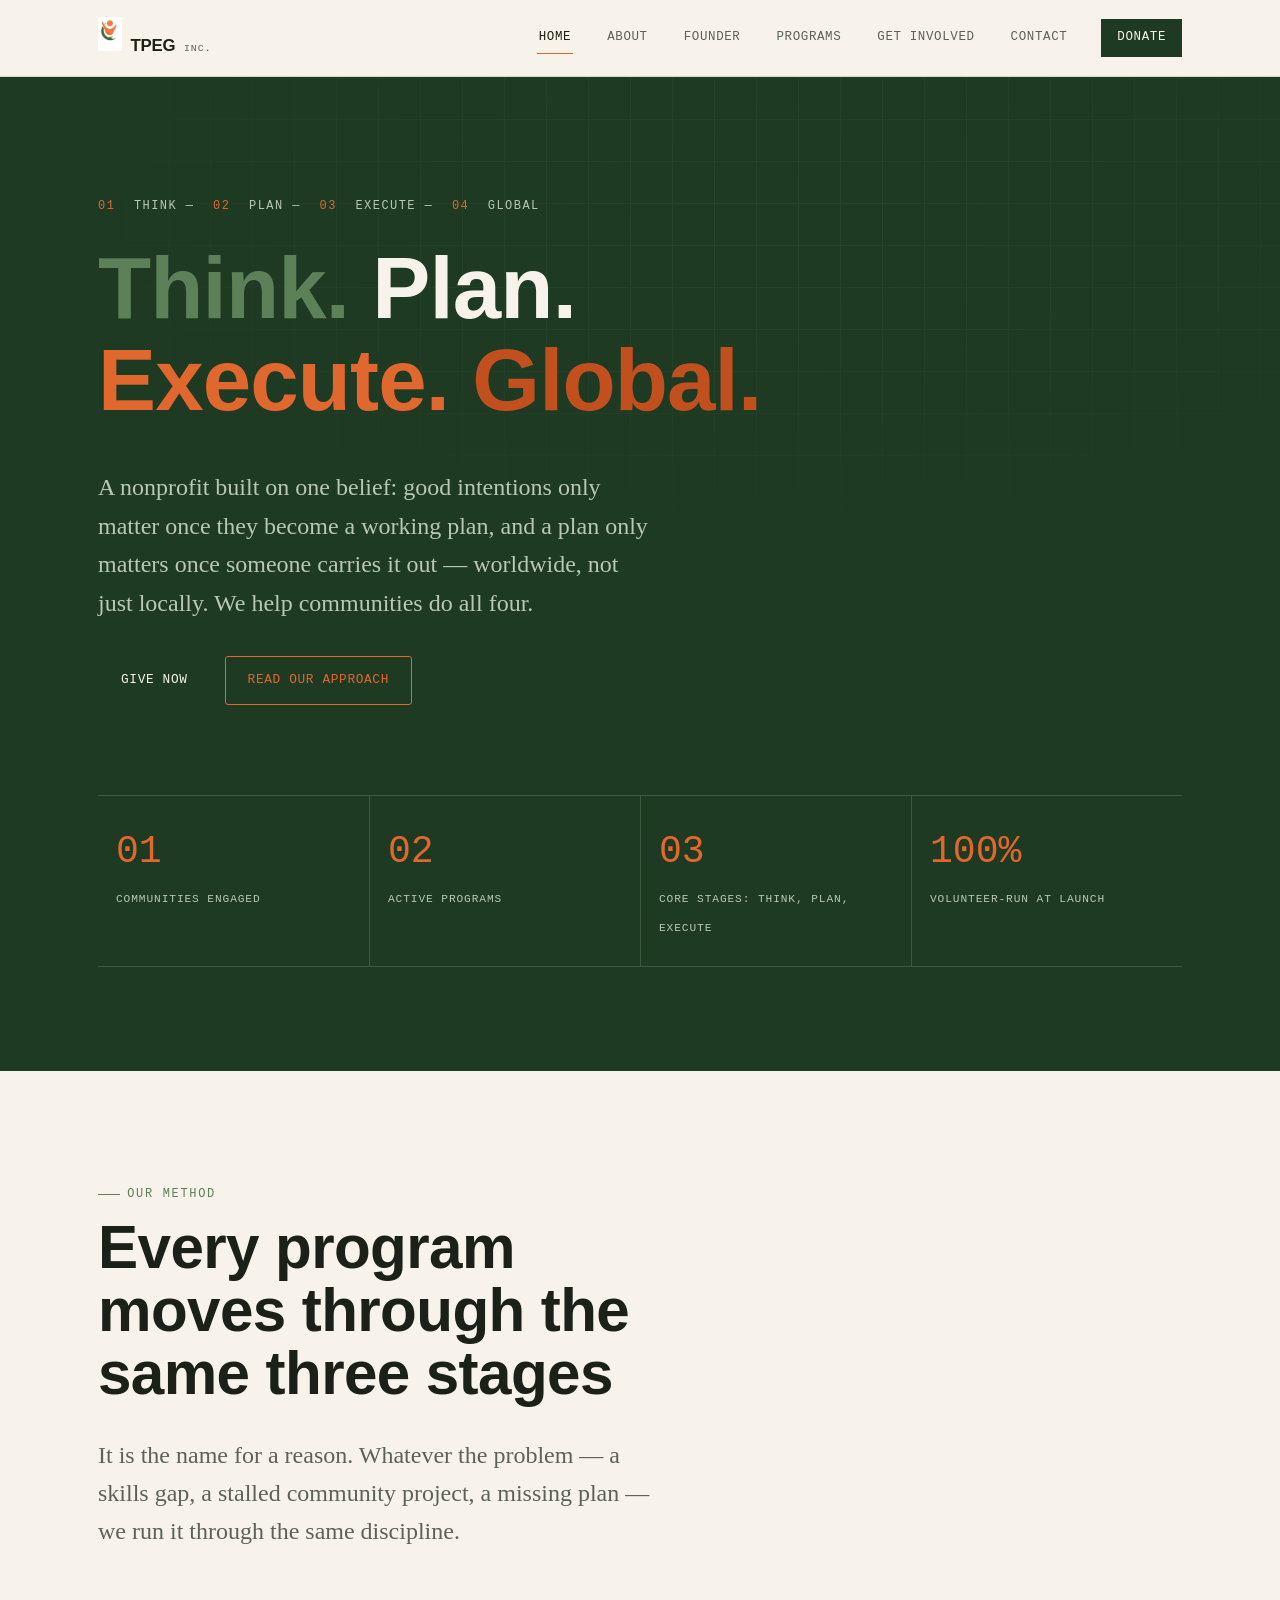
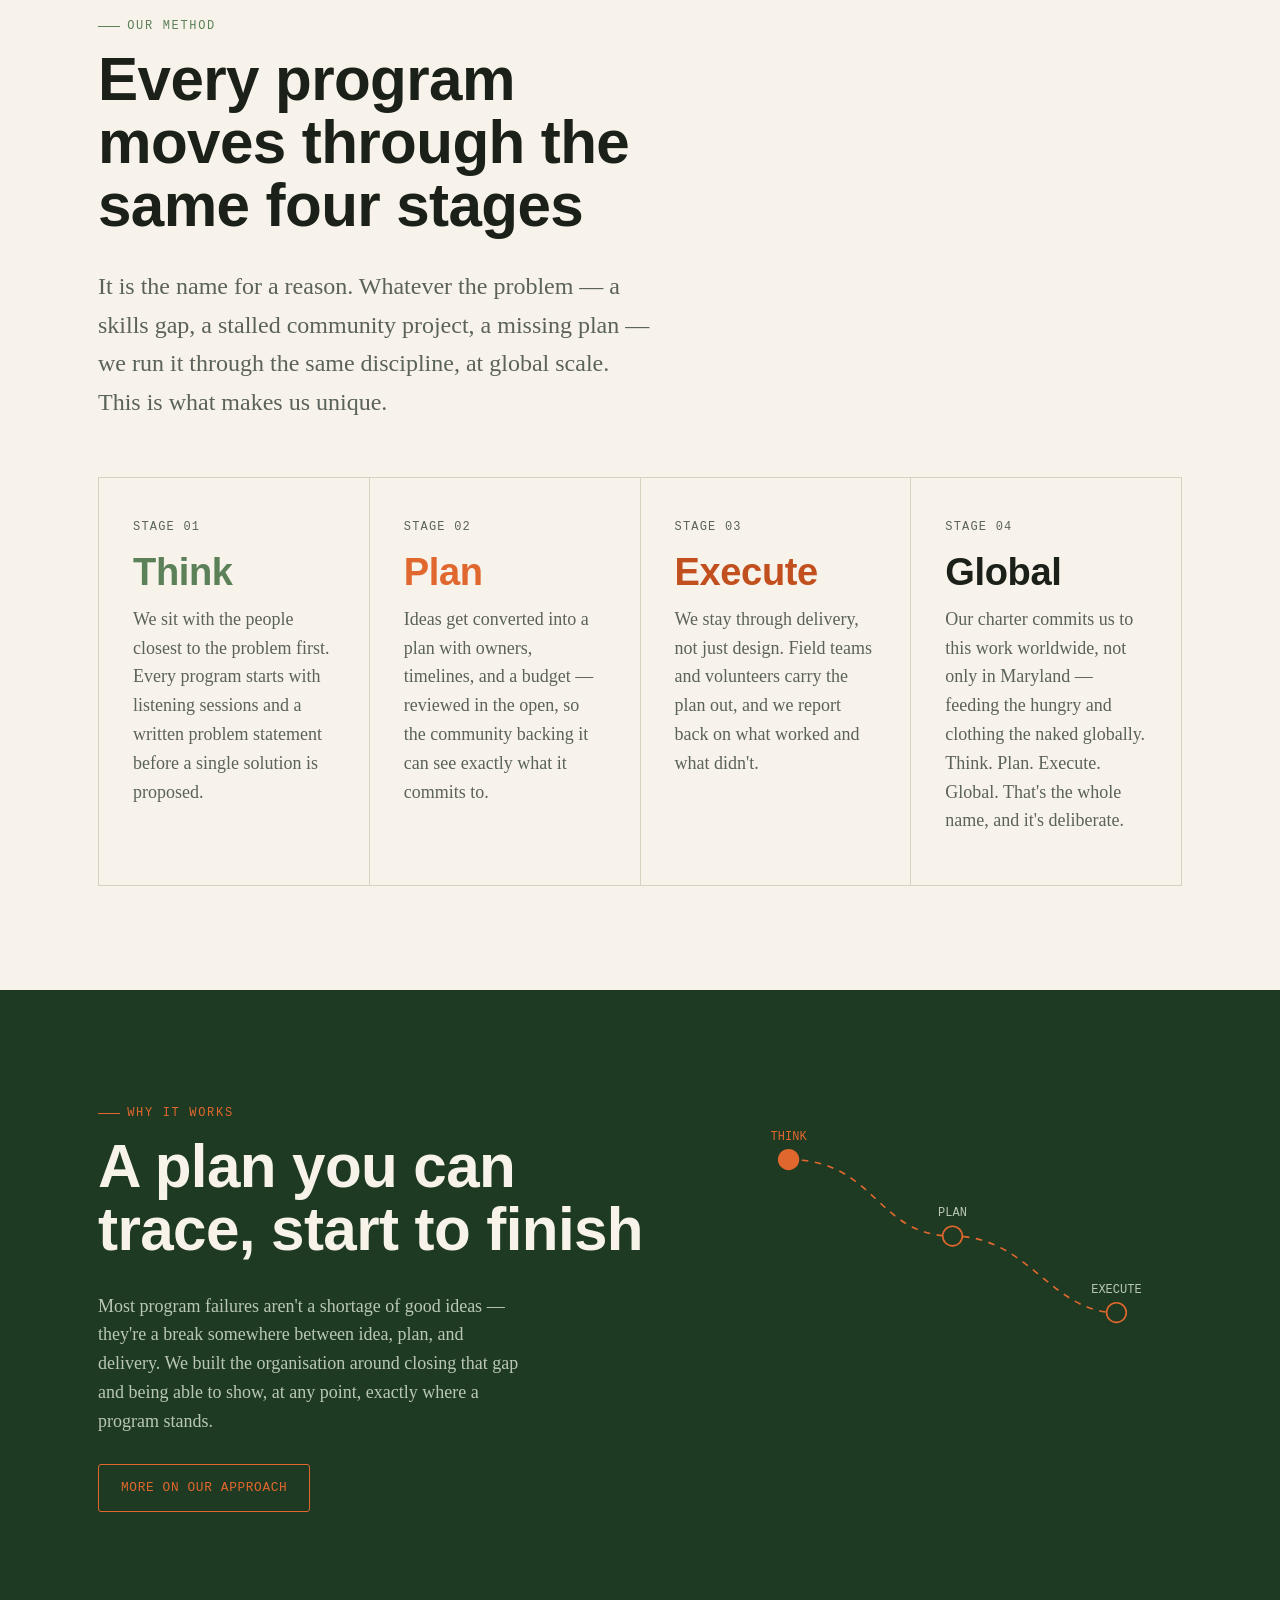
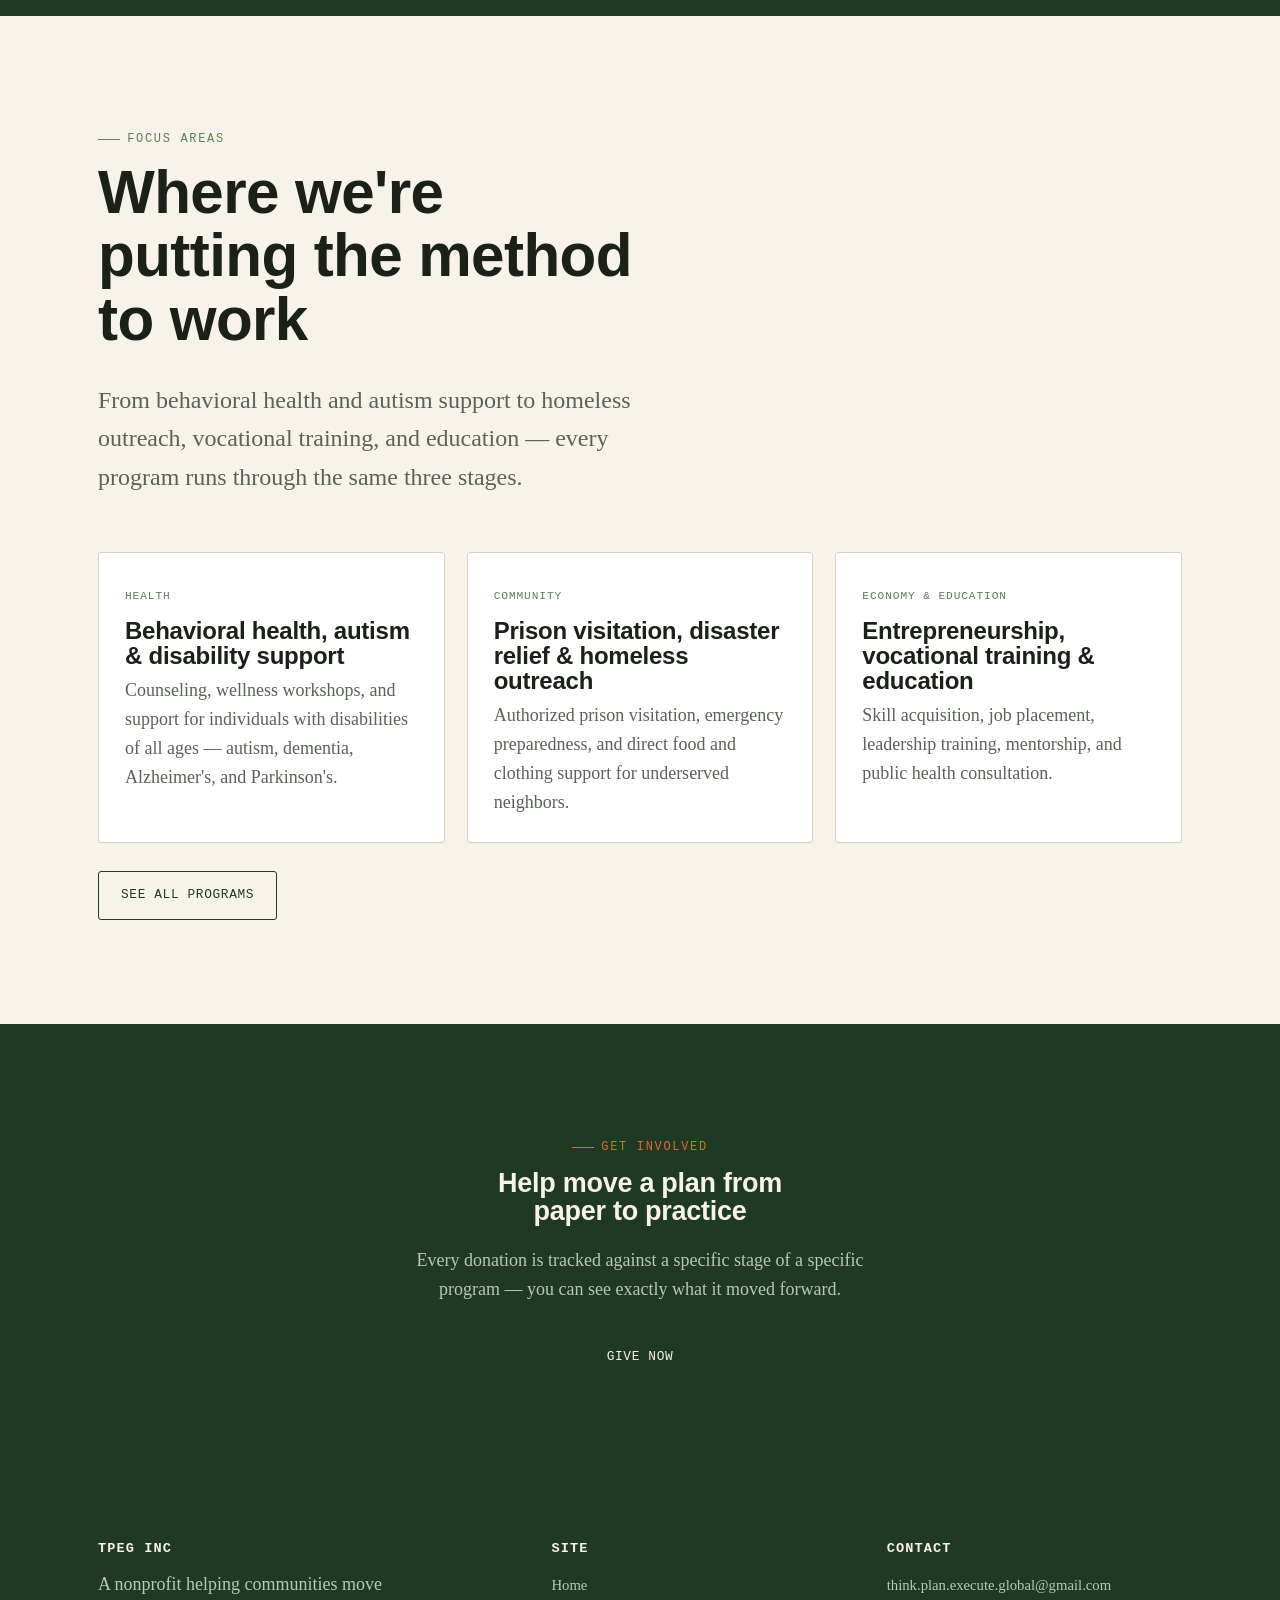
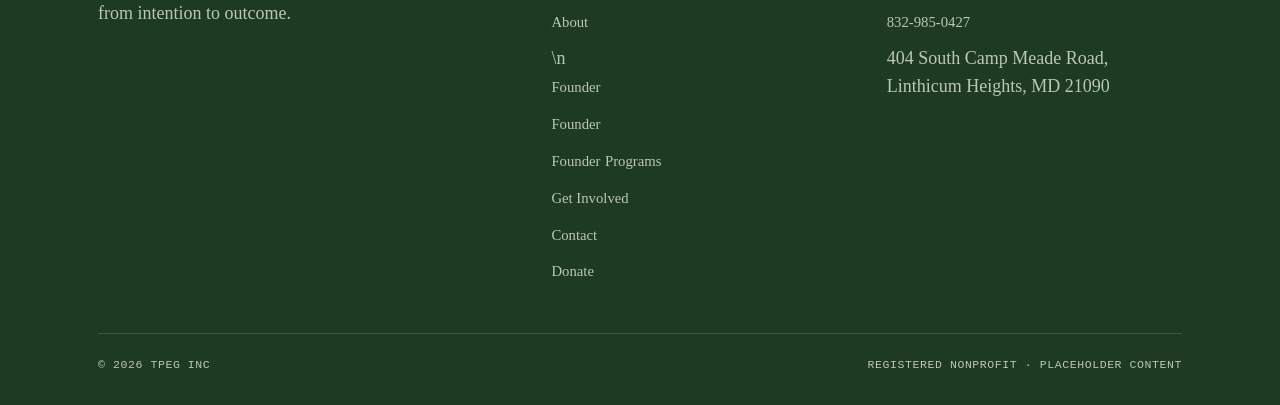
==== index.html @ feede6fc "Browser Logo" ====
<!DOCTYPE html>
<html lang="en">
<head>
<meta charset="UTF-8" />
<meta name="viewport" content="width=device-width, initial-scale=1.0" />
<title>TPEG Inc — Turning intention into outcome</title>
<meta name="description" content="TPEG Inc is a nonprofit helping communities move from intention to outcome through structured planning, training, and execution support." />
<link rel="preconnect" href="https://fonts.googleapis.com">
<link href="https://fonts.googleapis.com/css2?family=Space+Grotesk:wght@500;600;700&family=Source+Serif+4:opsz,wght@8..60,400;8..60,600&family=IBM+Plex+Mono:wght@400;500&display=swap" rel="stylesheet">
<link rel="stylesheet" href="assets/styles.css" />
<link rel="icon" href="assets/tpeg-logo.png" type="image/png" />
<meta http-equiv="Content-Security-Policy" content="default-src 'self'; script-src 'self'; style-src 'self' 'unsafe-inline' https://fonts.googleapis.com; font-src https://fonts.gstatic.com; img-src 'self' data:; connect-src 'self'; base-uri 'self'; form-action 'self';" />
</head>
<body>

<header class="site-header">
  <div class="wrap">
    <a href="index.html" class="brand">
      <img src="assets/tpeg-logo.png" alt="TPEG logo" class="brand-logo" />
      TPEG <small>Inc.</small>
    </a>
    <nav class="primary-nav">
      <a href="index.html" class="active">Home</a>
      <a href="about.html">About</a>
      <a href="founder.html">Founder</a>
 <a href="programs.html">Programs</a>
      <a href="get-involved.html">Get Involved</a>
      <a href="contact.html">Contact</a>
      <a href="donate.html" class="cta">Donate</a>
    </nav>
    <button class="nav-toggle" aria-label="Toggle menu" aria-expanded="false">
      <svg width="18" height="18" viewBox="0 0 18 18" fill="none"><path d="M2 4H16M2 9H16M2 14H16" stroke="currentColor" stroke-width="1.6"/></svg>
    </button>
  </div>
</header>

<section class="hero">
  <div class="grid-bg" aria-hidden="true"></div>
  <div class="wrap">
        <div class="hero-stages"><b>01</b>&nbsp;Think&nbsp;&mdash;&nbsp;<b>02</b>&nbsp;Plan&nbsp;&mdash;&nbsp;<b>03</b>&nbsp;Execute&nbsp;&mdash;&nbsp;<b>04</b>&nbsp;Global</div>
    <h1><span class="think">Think.</span> <span class="plan">Plan.</span> <span class="execute">Execute.</span> <span class="global">Global.</span></h1>
    <p class="lede">A nonprofit built on one belief: good intentions only matter once they become a working plan, and a plan only matters once someone carries it out — worldwide, not just locally. We help communities do all four.</p>  <div class="cta-row">
      <a href="donate.html" class="btn btn-primary">Give now</a>
      <a href="about.html" class="btn btn-onink">Read our approach</a>
    </div>
  </div>
</section>

<section class="on-ink" style="padding-top:0;">
  <div class="wrap">
    <div class="ledger">
      <div class="ledger-item"><span class="num">01</span><span class="label">Communities engaged</span></div>
      <div class="ledger-item"><span class="num">02</span><span class="label">Active programs</span></div>
      <div class="ledger-item"><span class="num">03</span><span class="label">Core stages: Think, Plan, Execute</span></div>
      <div class="ledger-item"><span class="num">100%</span><span class="label">Volunteer-run at launch</span></div>
    </div>
  </div>
</section>

<section>
  <div class="wrap">
    <div class="section-head">
      <span class="eyebrow">Our method</span>
      <h2>Every program moves through the same three stages</h2>
      <p class="lede">It is the name for a reason. Whatever the problem — a skills gap, a stalled community project, a missing plan — we run it through the same discipline.</p>
    </div>
       <div class="section-head">
      <span class="eyebrow">Our method</span>
      <h2>Every program moves through the same four stages</h2>
      <p class="lede">It is the name for a reason. Whatever the problem — a skills gap, a stalled community project, a missing plan — we run it through the same discipline, at global scale. This is what makes us unique.</p>
    </div>
    <div class="process">
      <div class="process-step">
        <span class="stage-index">STAGE 01</span>
        <h3>Think</h3>
        <p>We sit with the people closest to the problem first. Every program starts with listening sessions and a written problem statement before a single solution is proposed.</p>
      </div>
      <div class="process-step">
        <span class="stage-index">STAGE 02</span>
        <h3>Plan</h3>
        <p>Ideas get converted into a plan with owners, timelines, and a budget — reviewed in the open, so the community backing it can see exactly what it commits to.</p>
      </div>
      <div class="process-step">
        <span class="stage-index">STAGE 03</span>
        <h3>Execute</h3>
        <p>We stay through delivery, not just design. Field teams and volunteers carry the plan out, and we report back on what worked and what didn't.</p>
      </div>
      <div class="process-step">
        <span class="stage-index">STAGE 04</span>
        <h3>Global</h3>
        <p>Our charter commits us to this work worldwide, not only in Maryland — feeding the hungry and clothing the naked globally. Think. Plan. Execute. Global. That's the whole name, and it's deliberate.</p>
      </div>
    </div>
</section>

<section class="on-ink">
  <div class="wrap two-col">
    <div>
      <span class="eyebrow">Why it works</span>
      <h2 class="mt-0" style="font-size:var(--step-3);">A plan you can trace, start to finish</h2>
      <p class="text-muted" style="max-width:48ch;">Most program failures aren't a shortage of good ideas — they're a break somewhere between idea, plan, and delivery. We built the organisation around closing that gap and being able to show, at any point, exactly where a program stands.</p>
      <a href="about.html" class="btn btn-onink" style="margin-top:10px;">More on our approach</a>
    </div>
    <svg class="blueprint" viewBox="0 0 420 260" xmlns="http://www.w3.org/2000/svg" role="img" aria-label="Diagram tracing a plan from Think to Plan to Execute">
      <path class="bp-line" d="M60 60 C 140 60, 140 130, 210 130 S 300 200, 360 200" />
      <g class="bp-node active">
        <circle cx="60" cy="60" r="9"/>
        <text x="60" y="42" text-anchor="middle">THINK</text>
      </g>
      <g class="bp-node">
        <circle cx="210" cy="130" r="9"/>
        <text x="210" y="112" text-anchor="middle">PLAN</text>
      </g>
      <g class="bp-node">
        <circle cx="360" cy="200" r="9"/>
        <text x="360" y="182" text-anchor="middle">EXECUTE</text>
      </g>
    </svg>
  </div>
</section>

<section>
  <div class="wrap">
    <div class="section-head">
      <span class="eyebrow">Focus areas</span>
      <h2>Where we're putting the method to work</h2>
      <p class="lede">From behavioral health and autism support to homeless outreach, vocational training, and education — every program runs through the same three stages.</p>
    </div>
    <div class="card-grid">
      <div class="card">
        <span class="tag">Health</span>
        <h3>Behavioral health, autism &amp; disability support</h3>
        <p>Counseling, wellness workshops, and support for individuals with disabilities of all ages — autism, dementia, Alzheimer's, and Parkinson's.</p>
      </div>
      <div class="card">
        <span class="tag">Community</span>
        <h3>Prison visitation, disaster relief &amp; homeless outreach</h3>
        <p>Authorized prison visitation, emergency preparedness, and direct food and clothing support for underserved neighbors.</p>
      </div>
      <div class="card">
        <span class="tag">Economy &amp; education</span>
        <h3>Entrepreneurship, vocational training &amp; education</h3>
        <p>Skill acquisition, job placement, leadership training, mentorship, and public health consultation.</p>
      </div>
    </div>
    <div style="margin-top:28px;">
      <a href="programs.html" class="btn btn-ghost">See all programs</a>
    </div>
  </div>
</section>

<section class="on-ink">
  <div class="wrap" style="text-align:center;">
    <span class="eyebrow" style="justify-content:center;">Get involved</span>
    <h2 style="max-width:24ch;margin:0 auto 20px;">Help move a plan from paper to practice</h2>
    <p class="text-muted" style="max-width:50ch;margin:0 auto 30px;">Every donation is tracked against a specific stage of a specific program — you can see exactly what it moved forward.</p>
    <a href="donate.html" class="btn btn-primary">Give now</a>
  </div>
</section>

<footer class="site-footer">
  <div class="wrap">
    <div class="footer-grid">
      <div>
        <h4>TPEG Inc</h4>
        <p style="max-width:34ch;color:var(--text-onink-muted);">A nonprofit helping communities move from intention to outcome.</p>
      </div>
      <div>
        <h4>Site</h4>
        <ul>
          <li><a href="index.html">Home</a></li>
           <li><a href="about.html">About</a></li>\n <li><a href="founder.html">Founder</a></li>
          <li><a href="founder.html">Founder</a></li>
 <li><a href="founder.html">Founder</a>
 <a href="programs.html">Programs</a></li>
          <li><a href="get-involved.html">Get Involved</a></li>
          <li><a href="contact.html">Contact</a></li>
          <li><a href="donate.html">Donate</a></li>
        </ul>
      </div>
      <div>
        <h4>Contact</h4>
        <ul>
          <li><a href="mailto:think.plan.execute.global@gmail.com">think.plan.execute.global@gmail.com</a></li>
          <li><a href="tel:+18329850427">832-985-0427</a></li>
          <li>404 South Camp Meade Road, Linthicum Heights, MD 21090</li>
        </ul>
      </div>
    </div>
    <div class="footer-bottom">
      <span>&copy; <span id="year"></span> TPEG Inc</span>
      <span>Registered nonprofit &middot; Placeholder content</span>
    </div>
  </div>
</footer>

<script src="assets/script.js"></script>
</body>
</html>
---- assets/styles.css ----
/* ============================================================
   Think Plan Execute Global Inc (TPEG) — Design Tokens
   Palette matches the org's real printed materials: forest green
   + terracotta orange, on a warm paper ground.
   ============================================================ */

:root {
  /* Color */
  --ink:        #1F3A22;   /* primary dark — TPEG forest green */
  --ink-soft:   #28492D;
  --paper:      #F7F3EA;   /* warm paper surface, matches flyer stock */
  --paper-dim:  #ECE6D6;
  --gold:       #E0672E;   /* TPEG orange — action / execute accent */
  --teal:       #5C8058;   /* moss green — think / plan accent */
  --coral:      #C24F1E;   /* deep burnt orange — urgency, donate CTA */
  --text-ink:   #1B2118;
  --text-muted: #5B6259;
  --text-onink: #F7F3EA;
  --text-onink-muted: #B9C7B4;
  --line:       #D8D2C0;
  --line-onink: #3A5A3E;

  /* Type */
  --font-display: "Space Grotesk", "Helvetica Neue", Arial, sans-serif;
  --font-body:    "Source Serif 4", Georgia, "Times New Roman", serif;
  --font-mono:    "IBM Plex Mono", "SFMono-Regular", Menlo, monospace;

  /* Scale */
  --step-0: clamp(1rem, 0.95rem + 0.25vw, 1.125rem);
  --step-1: clamp(1.25rem, 1.15rem + 0.5vw, 1.5rem);
  --step-2: clamp(1.75rem, 1.5rem + 1.1vw, 2.5rem);
  --step-3: clamp(2.5rem, 2rem + 2.2vw, 4rem);
  --step-4: clamp(3.25rem, 2.4rem + 3.8vw, 6rem);

  --radius: 3px;
  --maxw: 1180px;
}

* { box-sizing: border-box; }
html { scroll-behavior: smooth; }
@media (prefers-reduced-motion: reduce) {
  html { scroll-behavior: auto; }
  * { animation-duration: 0.001ms !important; animation-iteration-count: 1 !important; transition-duration: 0.001ms !important; }
}

body {
  margin: 0;
  background: var(--paper);
  color: var(--text-ink);
  font-family: var(--font-body);
  font-size: var(--step-0);
  line-height: 1.6;
  -webkit-font-smoothing: antialiased;
}

h1, h2, h3, h4 {
  font-family: var(--font-display);
  font-weight: 600;
  line-height: 1.05;
  letter-spacing: -0.01em;
  margin: 0 0 0.5em;
  color: inherit;
}

p { margin: 0 0 1em; }
a { color: inherit; }

.wrap {
  max-width: var(--maxw);
  margin: 0 auto;
  padding: 0 clamp(20px, 4vw, 48px);
}

.eyebrow {
  font-family: var(--font-mono);
  font-size: 0.75rem;
  letter-spacing: 0.14em;
  text-transform: uppercase;
  color: var(--teal);
  display: inline-flex;
  align-items: center;
  gap: 0.6em;
  margin-bottom: 1em;
}
.eyebrow::before {
  content: "";
  width: 22px; height: 1px;
  background: var(--teal);
  display: inline-block;
}

/* ---------- Header ---------- */
.site-header {
  position: sticky; top: 0; z-index: 40;
  background: var(--paper);
  border-bottom: 1px solid var(--line);
}
.site-header .wrap {
  display: flex; align-items: center; justify-content: space-between;
  height: 76px;
}
.brand {
  font-family: var(--font-display);
  font-weight: 700;
  font-size: 1.05rem;
  text-decoration: none;
  color: var(--text-ink);
  display: flex; align-items: baseline; gap: 0.5em;
  letter-spacing: -0.01em;
}
.brand-logo {
   height: 34px; width: auto; display: block; 
}
.brand small {
  font-family: var(--font-mono);
  font-weight: 400;
  font-size: 0.62rem;
  letter-spacing: 0.1em;
  color: var(--text-muted);
  text-transform: uppercase;
}
.brand .mark {
  display: inline-flex; gap: 3px;
}
.brand .mark span {
  width: 6px; height: 14px;
  background: var(--line);
}
.brand .mark span:nth-child(1) { background: var(--teal); height: 8px; align-self: flex-end; }
.brand .mark span:nth-child(2) { background: var(--gold); height: 14px; align-self: flex-end; }
.brand .mark span:nth-child(3) { background: var(--coral); height: 20px; align-self: flex-end; }

nav.primary-nav { display: flex; align-items: center; gap: clamp(16px, 2.5vw, 34px); }
nav.primary-nav a {
  text-decoration: none;
  font-family: var(--font-mono);
  font-size: 0.78rem;
  letter-spacing: 0.05em;
  text-transform: uppercase;
  color: var(--text-muted);
  padding: 6px 2px;
  border-bottom: 1px solid transparent;
  transition: color 0.15s ease, border-color 0.15s ease;
}
nav.primary-nav a:hover,
nav.primary-nav a.active { color: var(--text-ink); border-color: var(--gold); }
nav.primary-nav a.cta {
  color: var(--paper);
  background: var(--ink);
  padding: 9px 16px;
  border-bottom: none;
}
nav.primary-nav a.cta:hover { background: var(--coral); }

.nav-toggle {
  display: none;
  background: none; border: 1px solid var(--line); border-radius: var(--radius);
  width: 40px; height: 40px; cursor: pointer;
  color: var(--text-ink);
}

@media (max-width: 760px) {
  nav.primary-nav {
    position: fixed; inset: 76px 0 0 0;
    background: var(--paper);
    flex-direction: column; align-items: flex-start;
    padding: 28px clamp(20px, 4vw, 48px);
    gap: 22px;
    transform: translateY(-8px);
    opacity: 0; pointer-events: none;
    transition: opacity 0.18s ease, transform 0.18s ease;
    border-top: 1px solid var(--line);
  }
  nav.primary-nav.open { opacity: 1; pointer-events: auto; transform: translateY(0); }
  nav.primary-nav a { font-size: 0.95rem; }
  .nav-toggle { display: inline-flex; align-items: center; justify-content: center; }
}

/* ---------- Buttons ---------- */
.btn {
  display: inline-flex; align-items: center; gap: 0.6em;
  font-family: var(--font-mono);
  font-size: 0.8rem;
  letter-spacing: 0.05em;
  text-transform: uppercase;
  text-decoration: none;
  padding: 13px 22px;
  border-radius: var(--radius);
  border: 1px solid var(--ink);
  cursor: pointer;
  transition: background 0.15s ease, color 0.15s ease, transform 0.1s ease;
}
.btn-primary { background: var(--ink); color: var(--paper); }
.btn-primary:hover { background: var(--coral); border-color: var(--coral); transform: translateY(-1px); }
.btn-ghost { background: transparent; color: var(--ink); }
.btn-ghost:hover { background: var(--ink); color: var(--paper); }
.btn-onink { border-color: var(--gold); color: var(--gold); }
.btn-onink:hover { background: var(--gold); color: var(--ink); }
.btn:disabled { opacity: 0.5; cursor: progress; }

/* ---------- Hero ---------- */
.hero {
  background: var(--ink);
  color: var(--text-onink);
  position: relative;
  overflow: hidden;
  padding: clamp(60px, 10vw, 120px) 0 clamp(50px, 8vw, 90px);
}
.hero .grid-bg {
  position: absolute; inset: 0;
  background-image:
    linear-gradient(var(--line-onink) 1px, transparent 1px),
    linear-gradient(90deg, var(--line-onink) 1px, transparent 1px);
  background-size: 42px 42px;
  opacity: 0.35;
  mask-image: radial-gradient(ellipse 80% 60% at 60% 20%, black, transparent 75%);
}
.hero .wrap { position: relative; }
.hero-stages {
  font-family: var(--font-mono);
  font-size: 0.75rem;
  letter-spacing: 0.12em;
  text-transform: uppercase;
  color: var(--text-onink-muted);
  display: flex; gap: 10px; align-items: center; margin-bottom: 26px;
}
.hero-stages b { color: var(--gold); font-weight: 500; }
.hero h1 {
  font-size: var(--step-4);
  max-width: 15ch;
  color: var(--text-onink);
}
.hero h1 .think { color: var(--teal); }
.hero h1 .plan { color: var(--paper); }
.hero h1 .execute { color: var(--gold); }
.hero h1 .global { color: var(--coral); }
.hero .lede {
  font-family: var(--font-body);
  font-size: var(--step-1);
  color: var(--text-onink-muted);
  max-width: 46ch;
  margin: 22px 0 34px;
}
.hero .cta-row { display: flex; gap: 14px; flex-wrap: wrap; }

/* ---------- Sections ---------- */
section { padding: clamp(56px, 9vw, 104px) 0; }
.section-head { max-width: 62ch; margin-bottom: clamp(32px, 5vw, 56px); }
.section-head h2 { font-size: var(--step-3); }
.section-head .lede { color: var(--text-muted); font-size: var(--step-1); margin-top: 14px; }

.on-ink { background: var(--ink); color: var(--text-onink); }
.on-ink .text-muted { color: var(--text-onink-muted); }
.on-ink .eyebrow { color: var(--gold); }
.on-ink .eyebrow::before { background: var(--gold); }

/* ---------- Process (Think / Plan / Execute) ---------- */
.process { display: grid; grid-template-columns: repeat(4, 1fr); gap: 1px; background: var(--line); border: 1px solid var(--line); }
.process-step { background: var(--paper); padding: 32px clamp(20px,3vw,34px); }
.process-step .stage-index { font-family: var(--font-mono); font-size: 0.75rem; color: var(--text-muted); letter-spacing: 0.1em; }
.process-step h3 { font-size: var(--step-2); margin: 14px 0 12px; }
.process-step:nth-child(1) h3 { color: var(--teal); }
.process-step:nth-child(2) h3 { color: var(--gold); }
.process-step:nth-child(3) h3 { color: var(--coral); }
.process-step p { color: var(--text-muted); }
.process-step--global { background: var(--ink); }
.process-step--global .stage-index { color: var(--text-onink-muted); }
.process-step--global h3 { color: var(--gold); font-size: var(--step-3); }
.process-step--global p { color: var(--text-onink); }
@media (max-width: 900px) { .process { grid-template-columns: repeat(2, 1fr); } }
@media (max-width: 760px) { .process { grid-template-columns: 1fr; } }

/* ---------- Ledger / stats ---------- */
.ledger {
  display: grid; grid-template-columns: repeat(auto-fit, minmax(160px, 1fr));
  border-top: 1px solid var(--line-onink); border-bottom: 1px solid var(--line-onink);
}
.ledger-item { padding: 26px 18px; border-left: 1px solid var(--line-onink); }
.ledger-item:first-child { border-left: none; }
.ledger-item .num { font-family: var(--font-mono); font-size: var(--step-2); color: var(--gold); display: block; }
.ledger-item .label { font-family: var(--font-mono); font-size: 0.7rem; text-transform: uppercase; letter-spacing: 0.08em; color: var(--text-onink-muted); }

/* ---------- Cards ---------- */
.card-grid { display: grid; grid-template-columns: repeat(auto-fit, minmax(240px, 1fr)); gap: 22px; }
.card {
  border: 1px solid var(--line);
  border-radius: var(--radius);
  padding: 26px;
  background: #fff;
}
.card .tag { font-family: var(--font-mono); font-size: 0.7rem; text-transform: uppercase; letter-spacing: 0.08em; color: var(--teal); }
.card h3 { font-size: var(--step-1); margin: 10px 0 8px; }
.card p { color: var(--text-muted); margin-bottom: 0; }

/* ---------- Blueprint diagram (signature element) ---------- */
.blueprint { width: 100%; height: auto; display: block; }
.blueprint .bp-line { fill: none; stroke: var(--gold); stroke-width: 1.5; stroke-dasharray: 6 6; stroke-dashoffset: 0; }
.blueprint .bp-node circle { fill: var(--ink); stroke: var(--gold); stroke-width: 1.5; }
.blueprint .bp-node text { font-family: var(--font-mono); font-size: 11px; fill: var(--text-onink-muted); }
.blueprint .bp-node.active circle { fill: var(--gold); }
.blueprint .bp-node.active text { fill: var(--gold); }

/* ---------- Forms ---------- */
.form-panel {
  background: #fff; border: 1px solid var(--line); border-radius: var(--radius);
  padding: clamp(24px, 4vw, 40px);
}
.field { margin-bottom: 20px; }
.field label {
  display: block; font-family: var(--font-mono); font-size: 0.72rem;
  text-transform: uppercase; letter-spacing: 0.08em; color: var(--text-muted); margin-bottom: 8px;
}
.field input, .field select, .field textarea {
  width: 100%; padding: 12px 14px; border: 1px solid var(--line); border-radius: var(--radius);
  font-family: var(--font-body); font-size: 1rem; background: var(--paper);
  color: var(--text-ink);
}
.field input:focus, .field select:focus, .field textarea:focus {
  outline: 2px solid var(--gold); outline-offset: 1px; background: #fff;
}
.amount-grid { display: grid; grid-template-columns: repeat(4, 1fr); gap: 10px; margin-bottom: 20px; }
.amount-opt {
  border: 1px solid var(--line); border-radius: var(--radius); background: var(--paper);
  padding: 14px 8px; text-align: center; cursor: pointer; font-family: var(--font-mono); font-size: 0.9rem;
}
.amount-opt.selected { border-color: var(--gold); background: var(--ink); color: var(--gold); }
@media (max-width: 520px) { .amount-grid { grid-template-columns: repeat(2, 1fr); } }

.form-note { font-size: 0.85rem; color: var(--text-muted); margin-top: 14px; }
.form-status { margin-top: 16px; font-family: var(--font-mono); font-size: 0.85rem; padding: 12px 14px; border-radius: var(--radius); display: none; }
.form-status.show { display: block; }
.form-status.ok { background: #E8F0EC; color: var(--teal); border: 1px solid var(--teal); }
.form-status.err { background: #F6E7E0; color: var(--coral); border: 1px solid var(--coral); }

/* ---------- Footer ---------- */
.site-footer { background: var(--ink); color: var(--text-onink-muted); padding: 56px 0 30px; }
.footer-grid { display: grid; grid-template-columns: 1.4fr 1fr 1fr; gap: 40px; margin-bottom: 40px; }
.footer-grid h4 { color: var(--text-onink); font-size: 0.85rem; font-family: var(--font-mono); text-transform: uppercase; letter-spacing: 0.08em; margin-bottom: 14px;}
.footer-grid ul { list-style: none; margin: 0; padding: 0; }
.footer-grid li { margin-bottom: 8px; }
.footer-grid a { text-decoration: none; color: var(--text-onink-muted); font-size: 0.92rem; }
.footer-grid a:hover { color: var(--gold); }
.footer-bottom {
  border-top: 1px solid var(--line-onink); padding-top: 22px;
  display: flex; justify-content: space-between; flex-wrap: wrap; gap: 10px;
  font-family: var(--font-mono); font-size: 0.72rem; letter-spacing: 0.05em; text-transform: uppercase;
  color: var(--text-onink-muted);
}
@media (max-width: 700px) { .footer-grid { grid-template-columns: 1fr; } }

/* ---------- Utility ---------- */
.two-col { display: grid; grid-template-columns: 1.1fr 0.9fr; gap: clamp(30px, 5vw, 70px); align-items: start; }
@media (max-width: 800px) { .two-col { grid-template-columns: 1fr; } }
.text-muted { color: var(--text-muted); }
.mt-0 { margin-top: 0; }
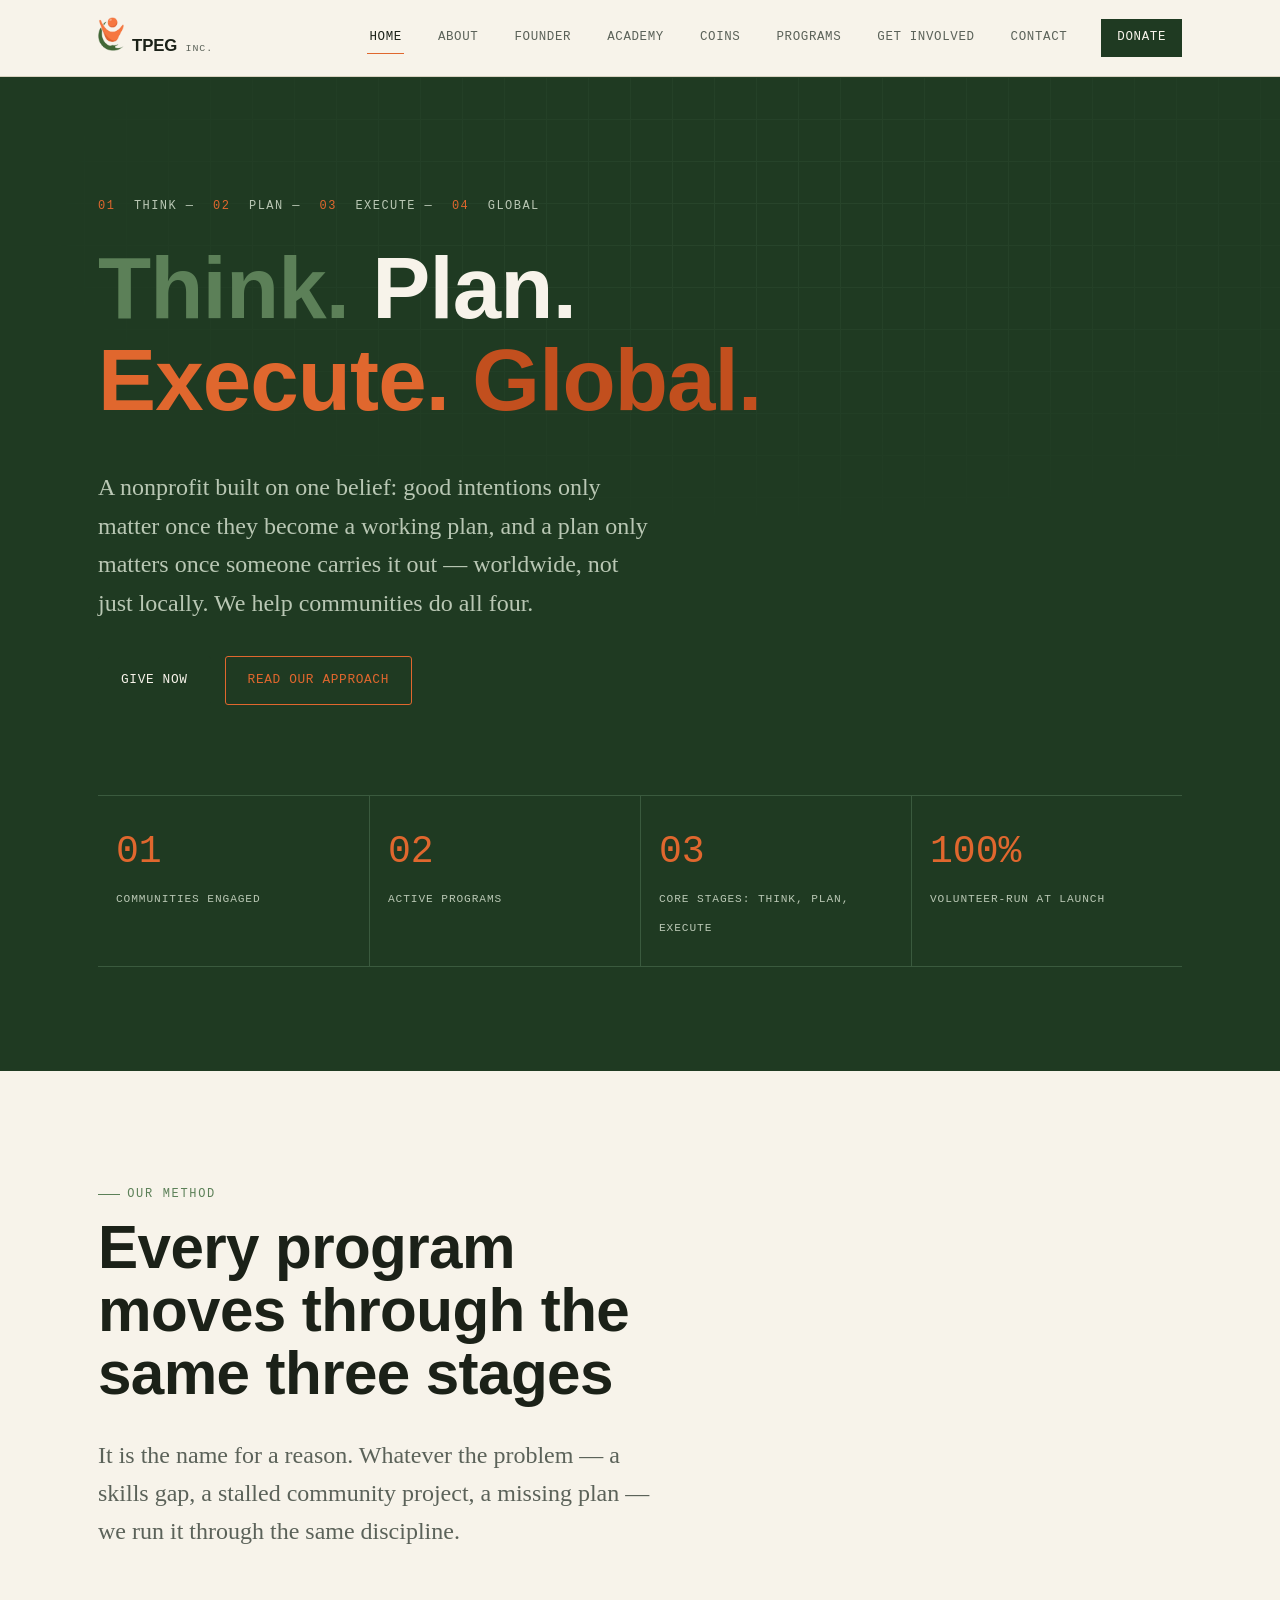
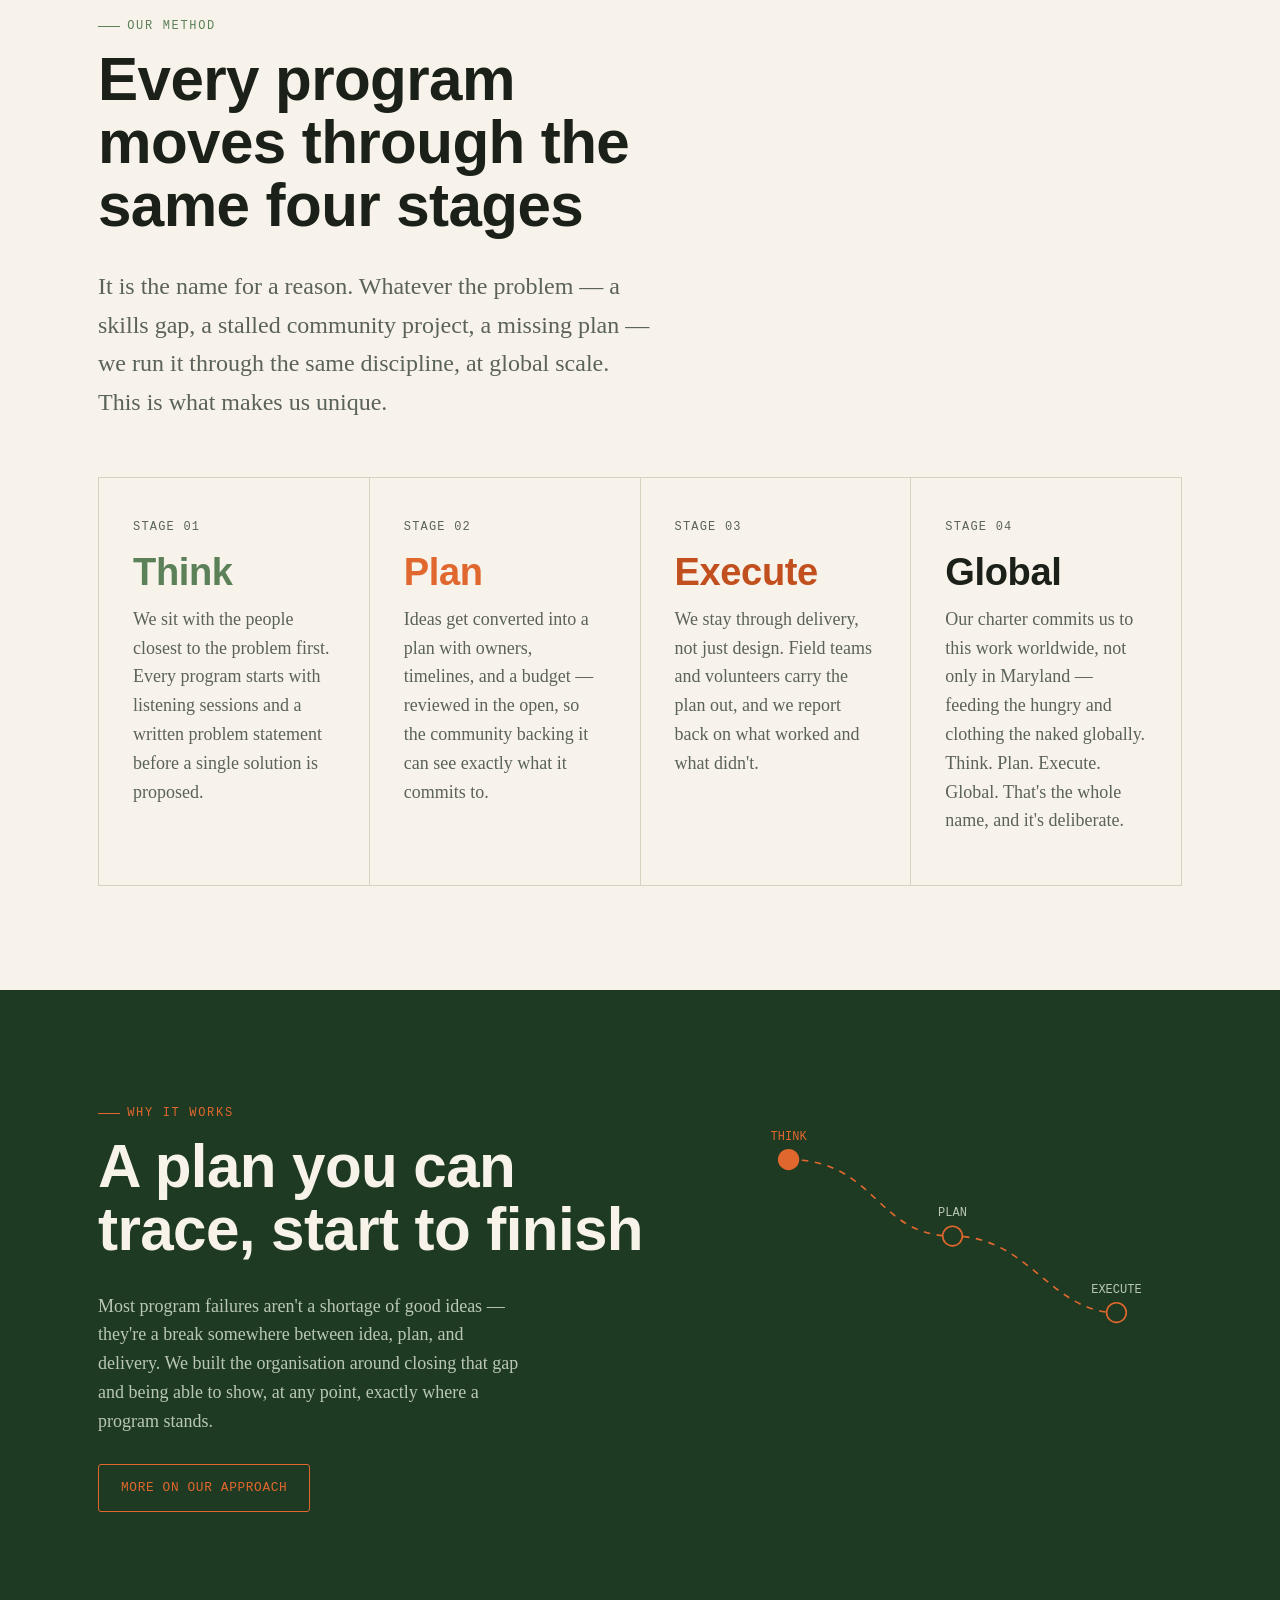
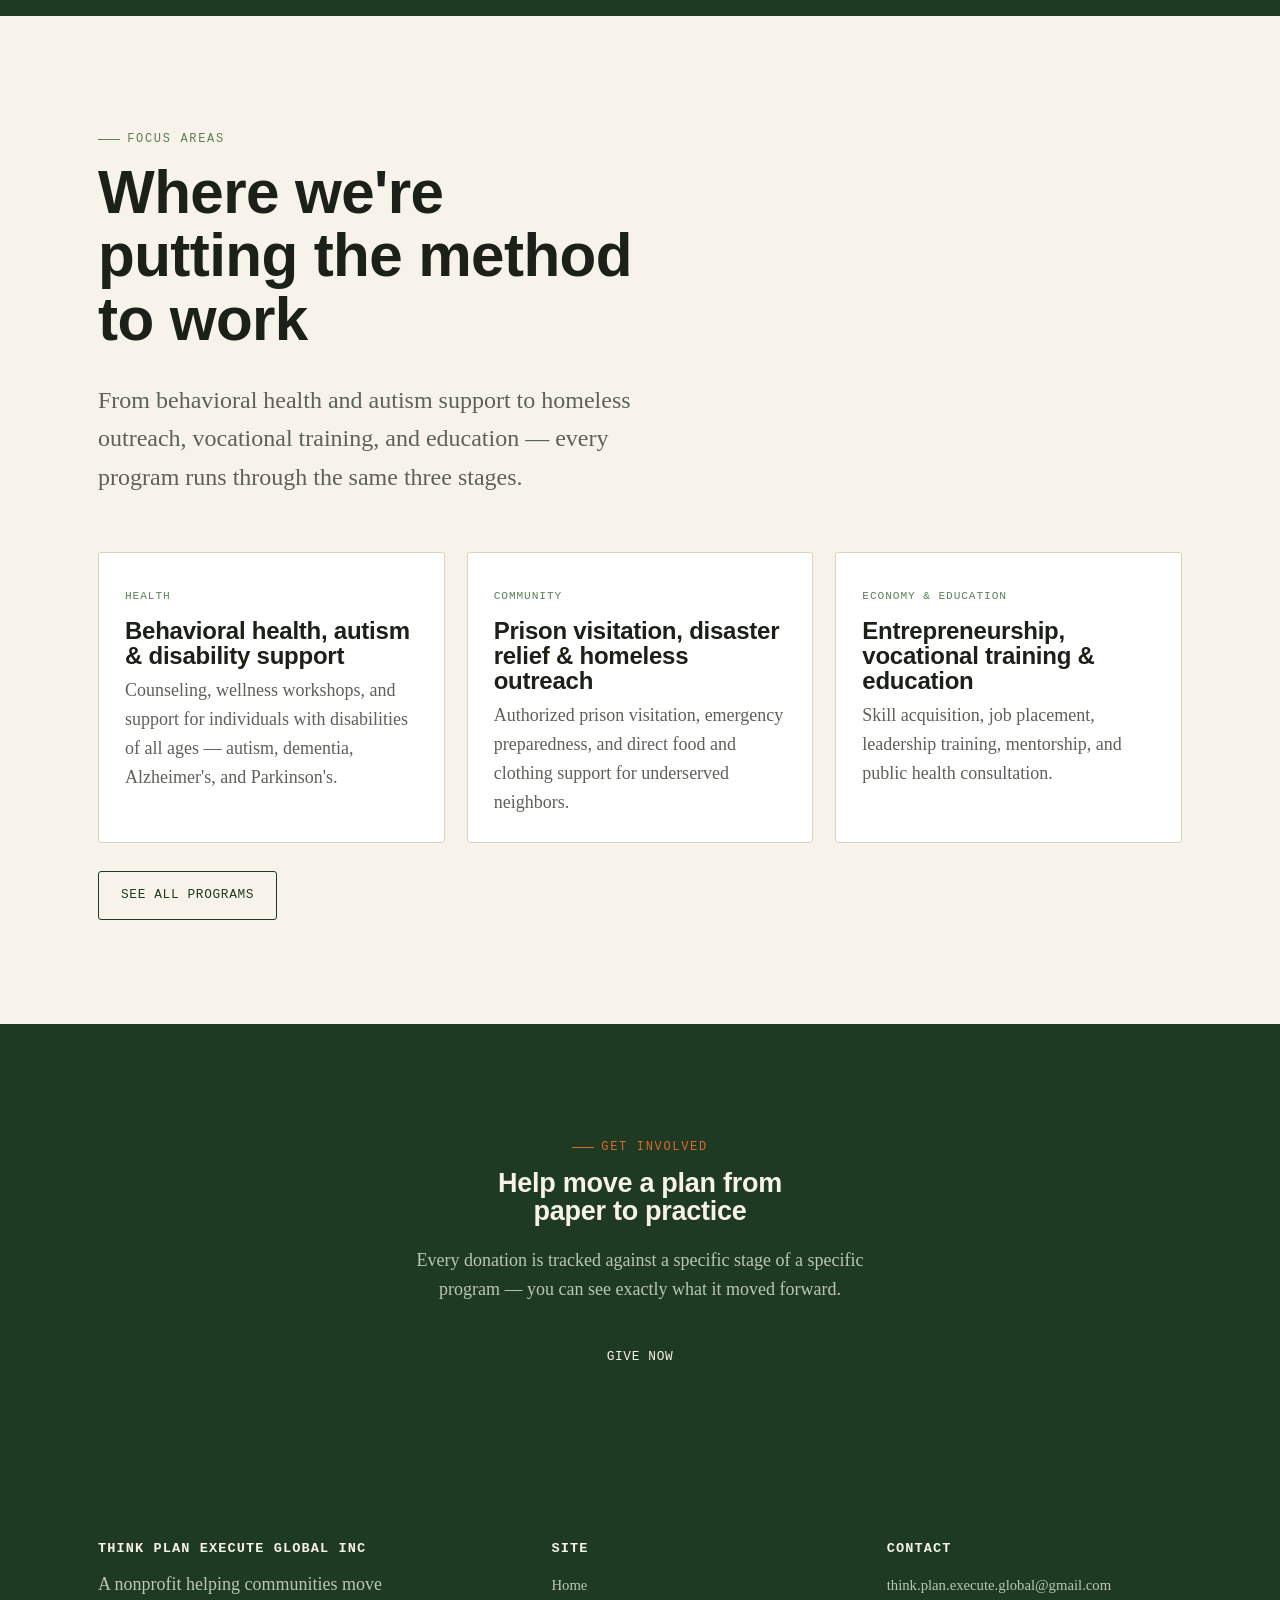
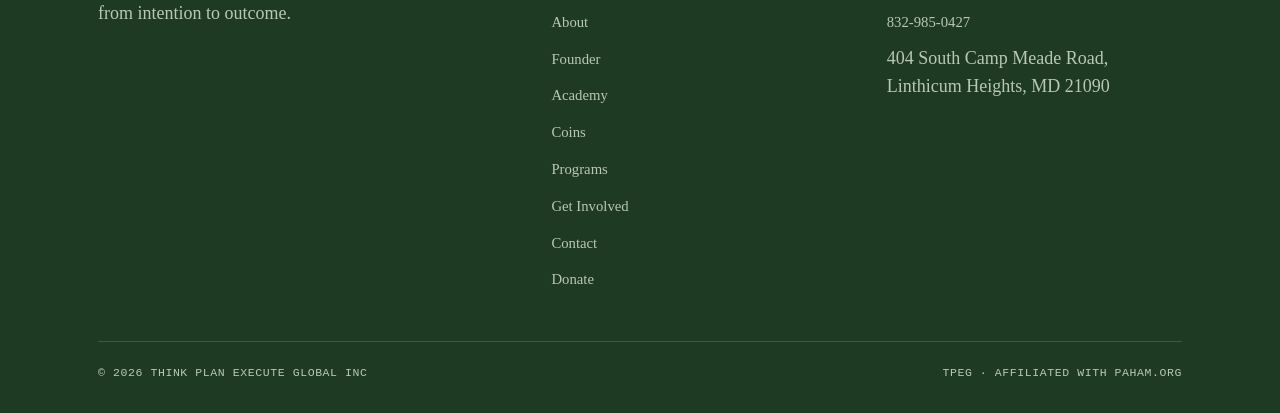
==== commit d4231890: "Add files via upload" ====
--- a/index.html
+++ b/index.html
@@ -23,7 +23,9 @@
       <a href="index.html" class="active">Home</a>
       <a href="about.html">About</a>
       <a href="founder.html">Founder</a>
- <a href="programs.html">Programs</a>
+      <a href="academy.html">Academy</a>
+      <a href="coins.html">Coins</a>
+      <a href="programs.html">Programs</a>
       <a href="get-involved.html">Get Involved</a>
       <a href="contact.html">Contact</a>
       <a href="donate.html" class="cta">Donate</a>
@@ -162,17 +164,18 @@
   <div class="wrap">
     <div class="footer-grid">
       <div>
-        <h4>TPEG Inc</h4>
+        <h4>Think Plan Execute Global Inc</h4>
         <p style="max-width:34ch;color:var(--text-onink-muted);">A nonprofit helping communities move from intention to outcome.</p>
       </div>
       <div>
         <h4>Site</h4>
         <ul>
           <li><a href="index.html">Home</a></li>
-           <li><a href="about.html">About</a></li>\n <li><a href="founder.html">Founder</a></li>
+          <li><a href="about.html">About</a></li>
           <li><a href="founder.html">Founder</a></li>
- <li><a href="founder.html">Founder</a>
- <a href="programs.html">Programs</a></li>
+          <li><a href="academy.html">Academy</a></li>
+          <li><a href="coins.html">Coins</a></li>
+          <li><a href="programs.html">Programs</a></li>
           <li><a href="get-involved.html">Get Involved</a></li>
           <li><a href="contact.html">Contact</a></li>
           <li><a href="donate.html">Donate</a></li>
@@ -188,8 +191,8 @@
       </div>
     </div>
     <div class="footer-bottom">
-      <span>&copy; <span id="year"></span> TPEG Inc</span>
-      <span>Registered nonprofit &middot; Placeholder content</span>
+      <span>&copy; <span id="year"></span> Think Plan Execute Global Inc</span>
+      <span>TPEG &middot; Affiliated with Paham.org</span>
     </div>
   </div>
 </footer>
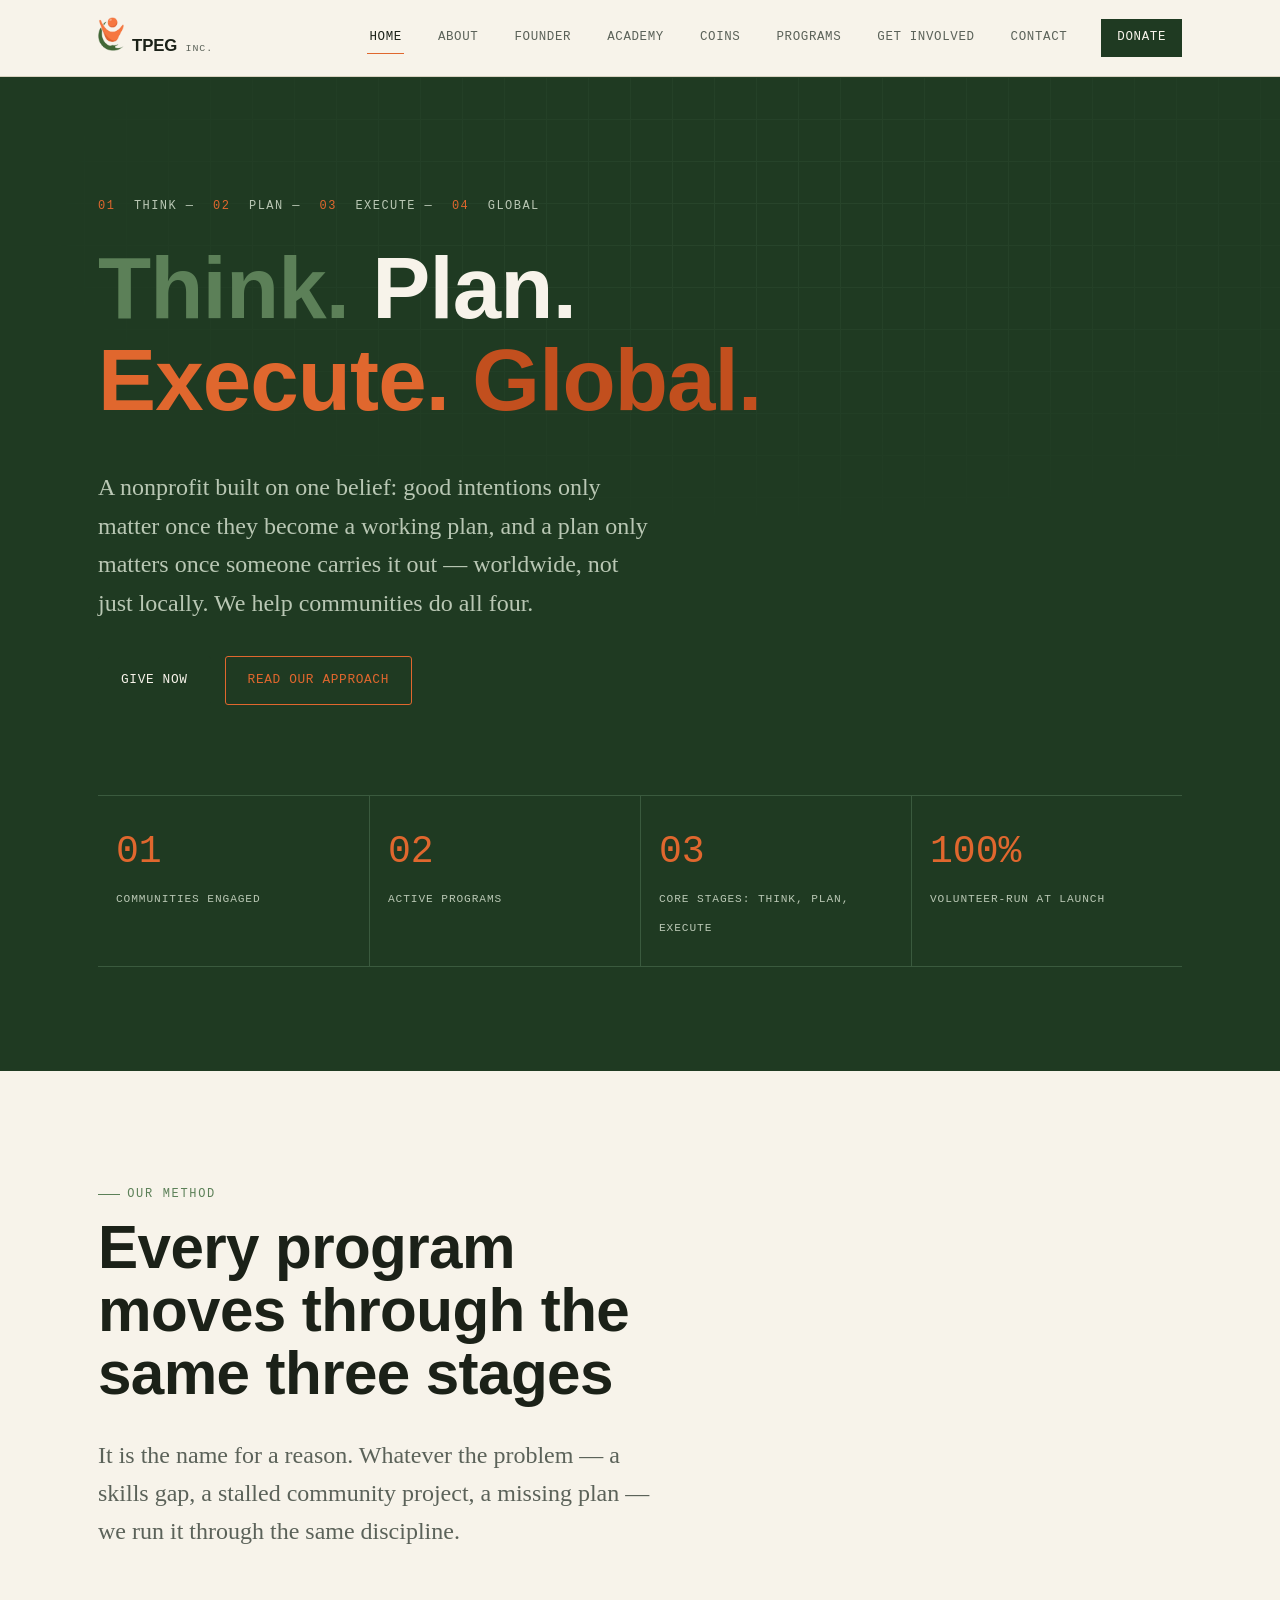
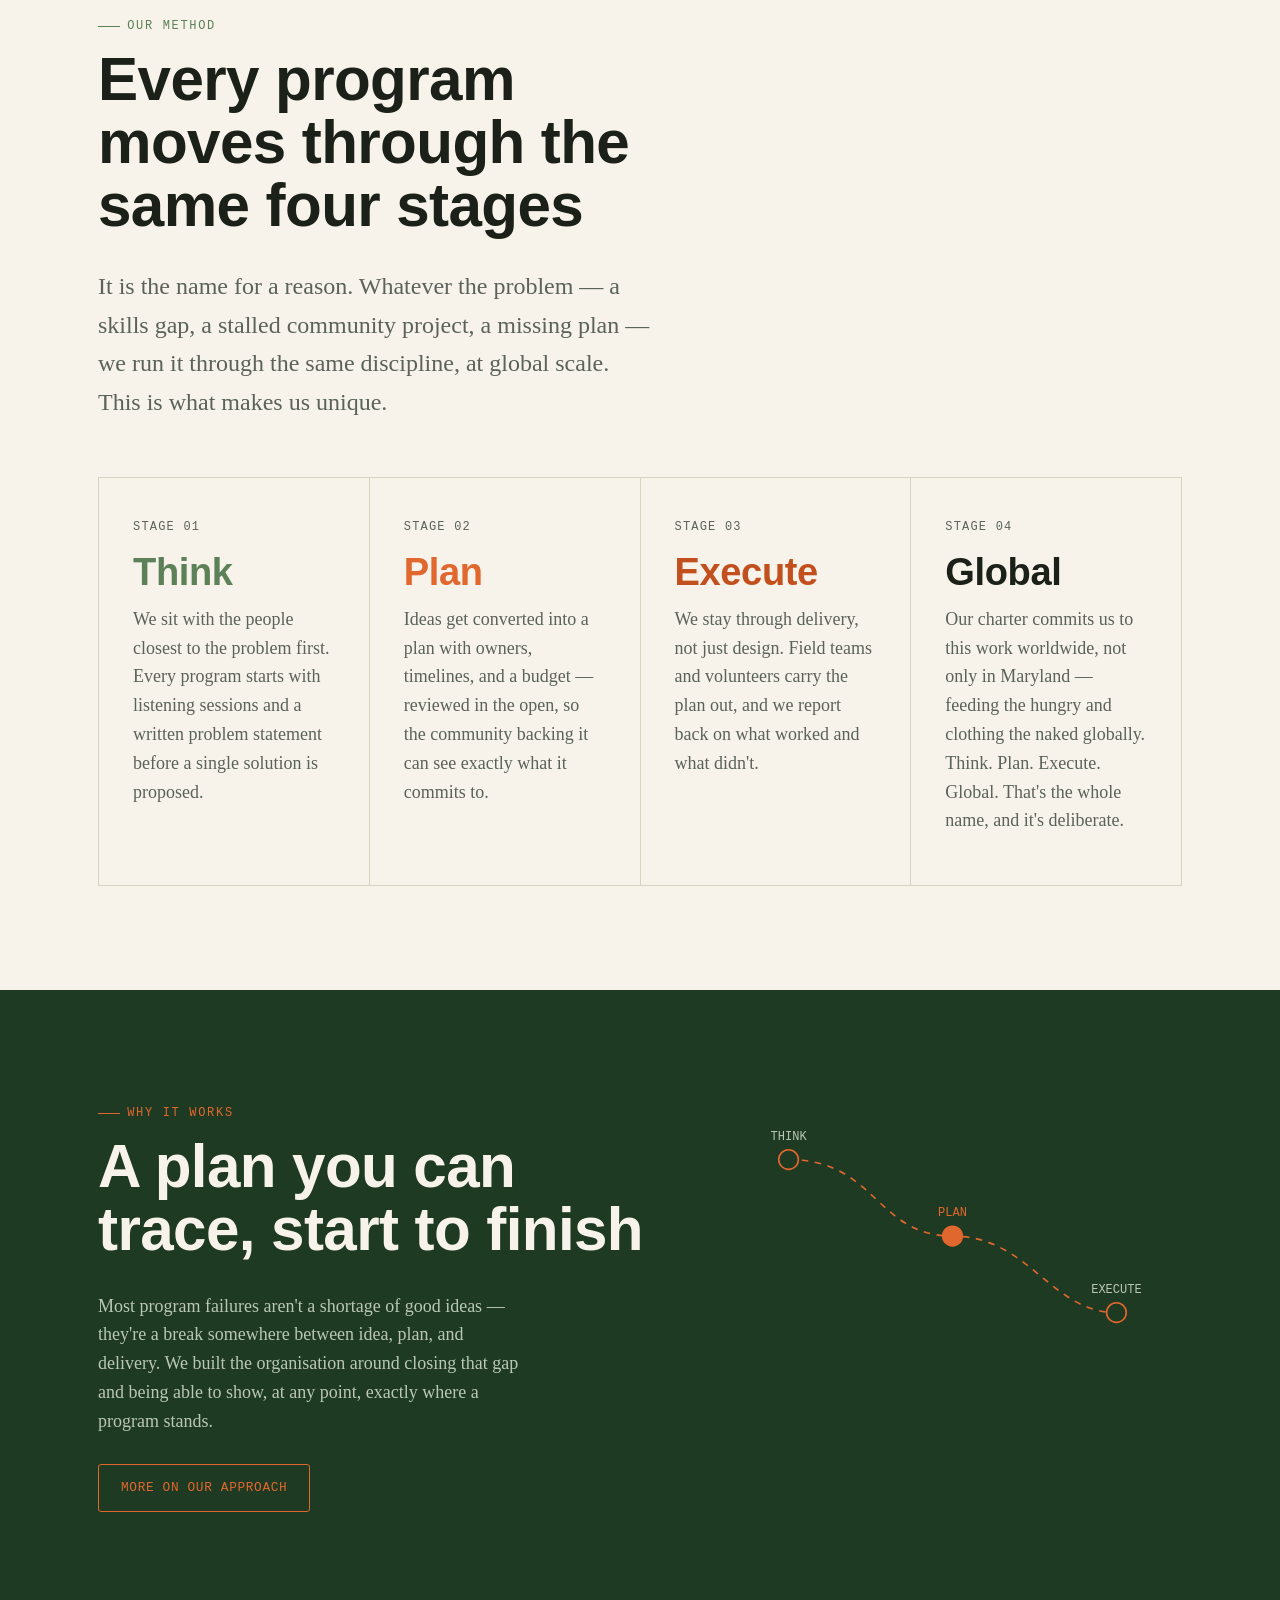
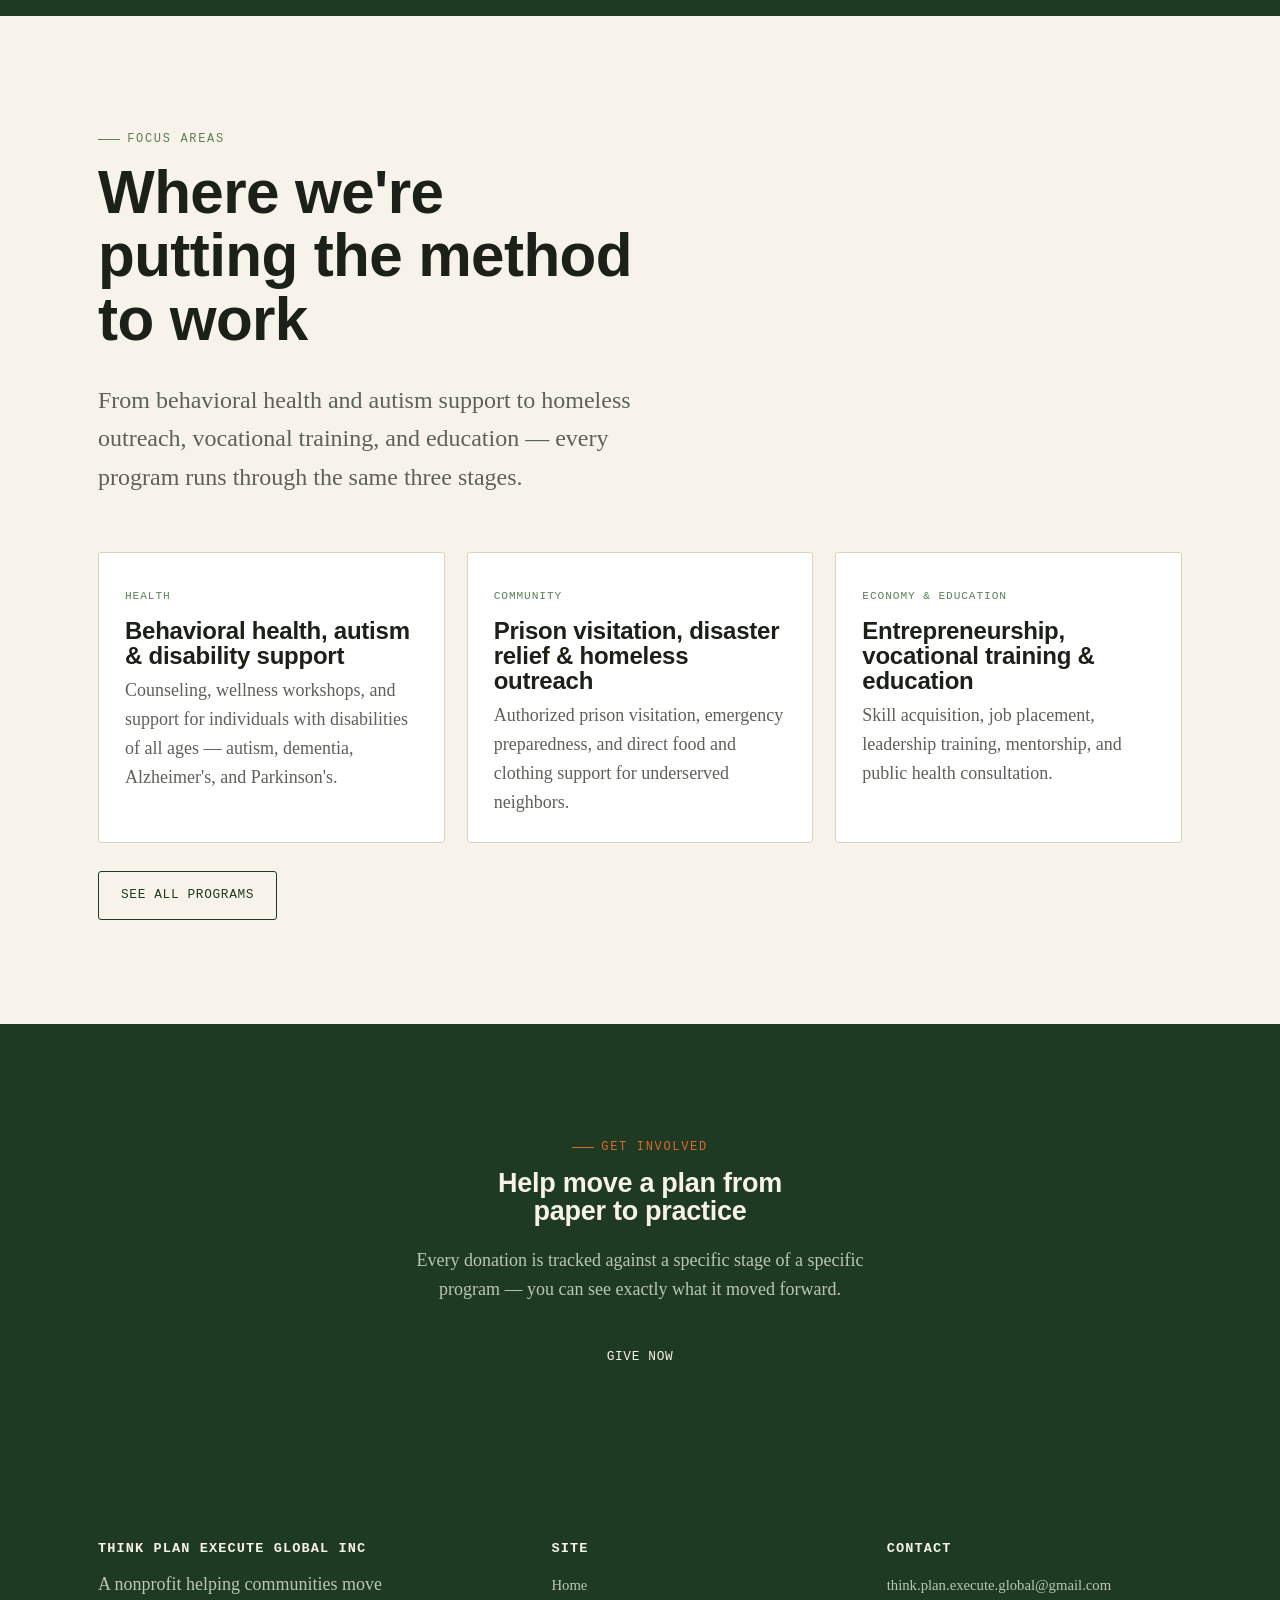
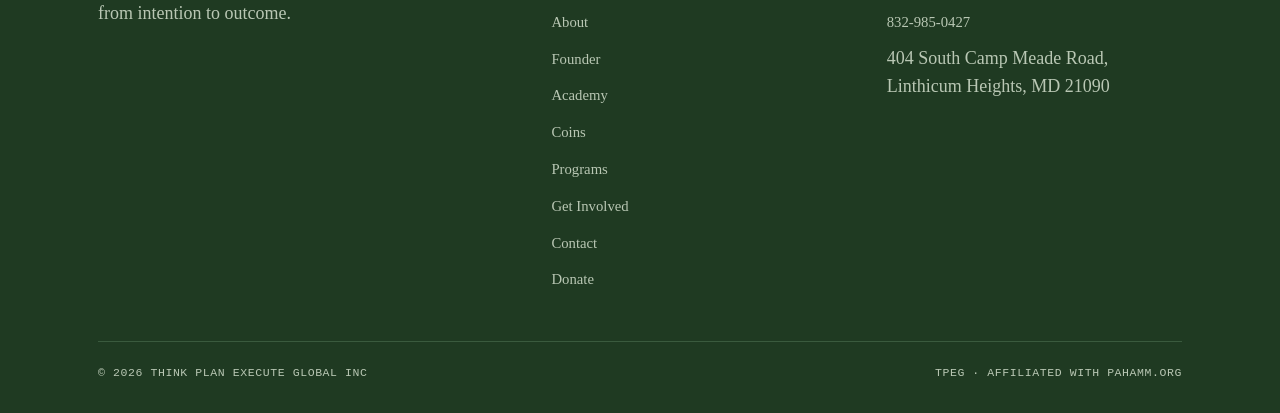
==== commit 1a15f3cd: "Add files via upload" ====
--- a/index.html
+++ b/index.html
@@ -192,7 +192,7 @@
     </div>
     <div class="footer-bottom">
       <span>&copy; <span id="year"></span> Think Plan Execute Global Inc</span>
-      <span>TPEG &middot; Affiliated with Paham.org</span>
+      <span>TPEG &middot; Affiliated with Pahamm.org</span>
     </div>
   </div>
 </footer>
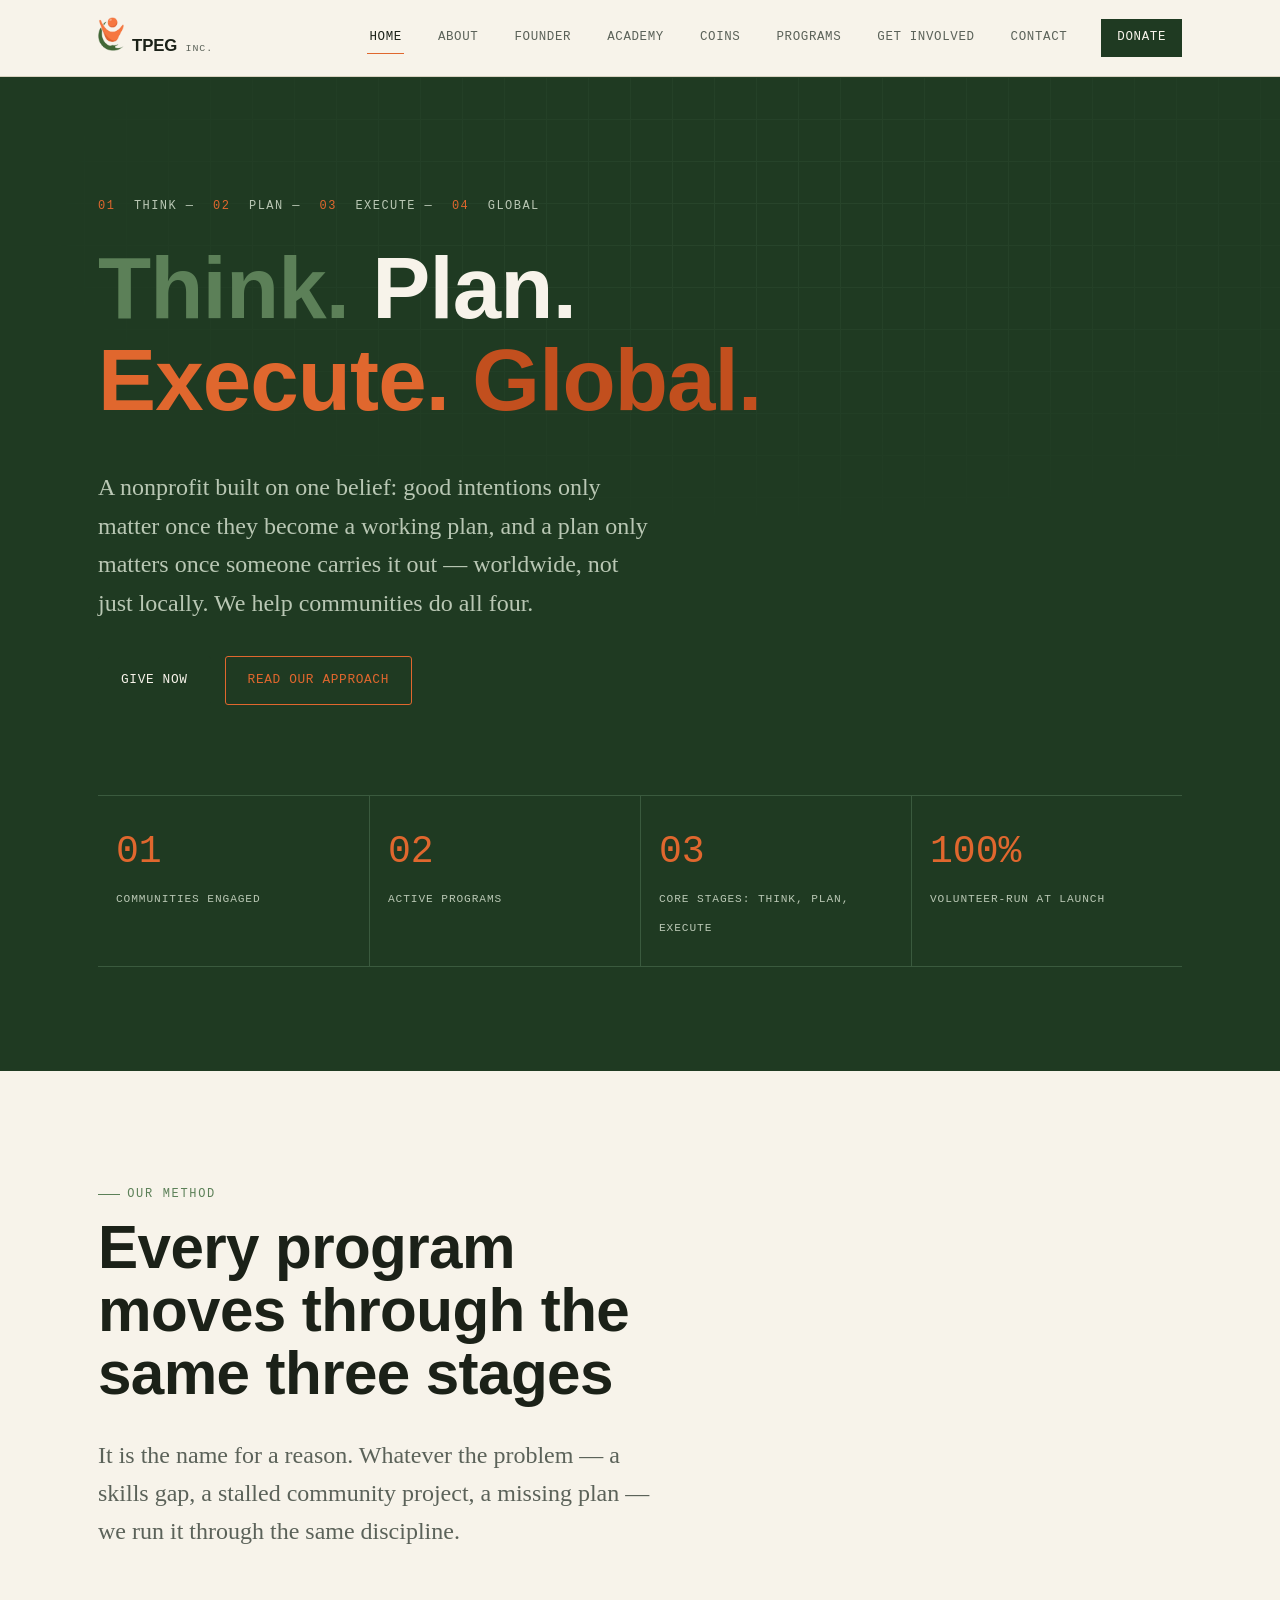
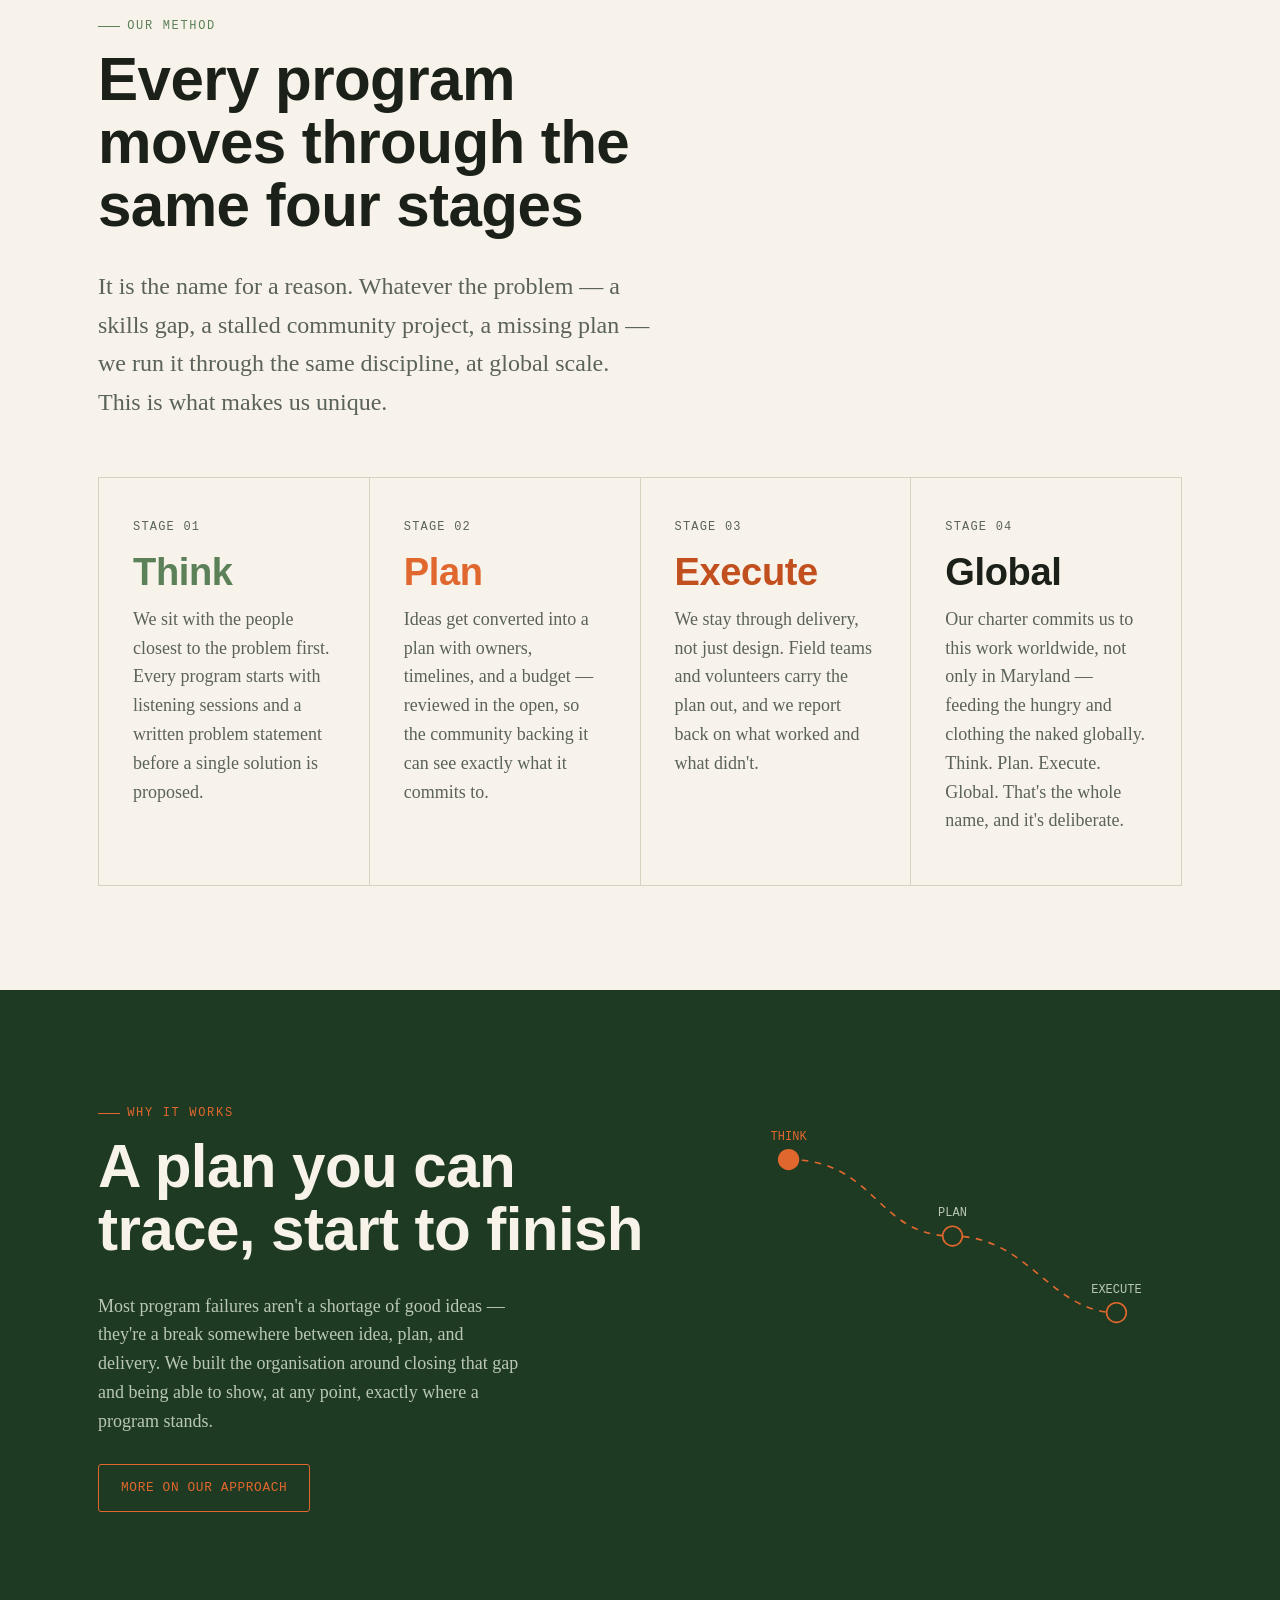
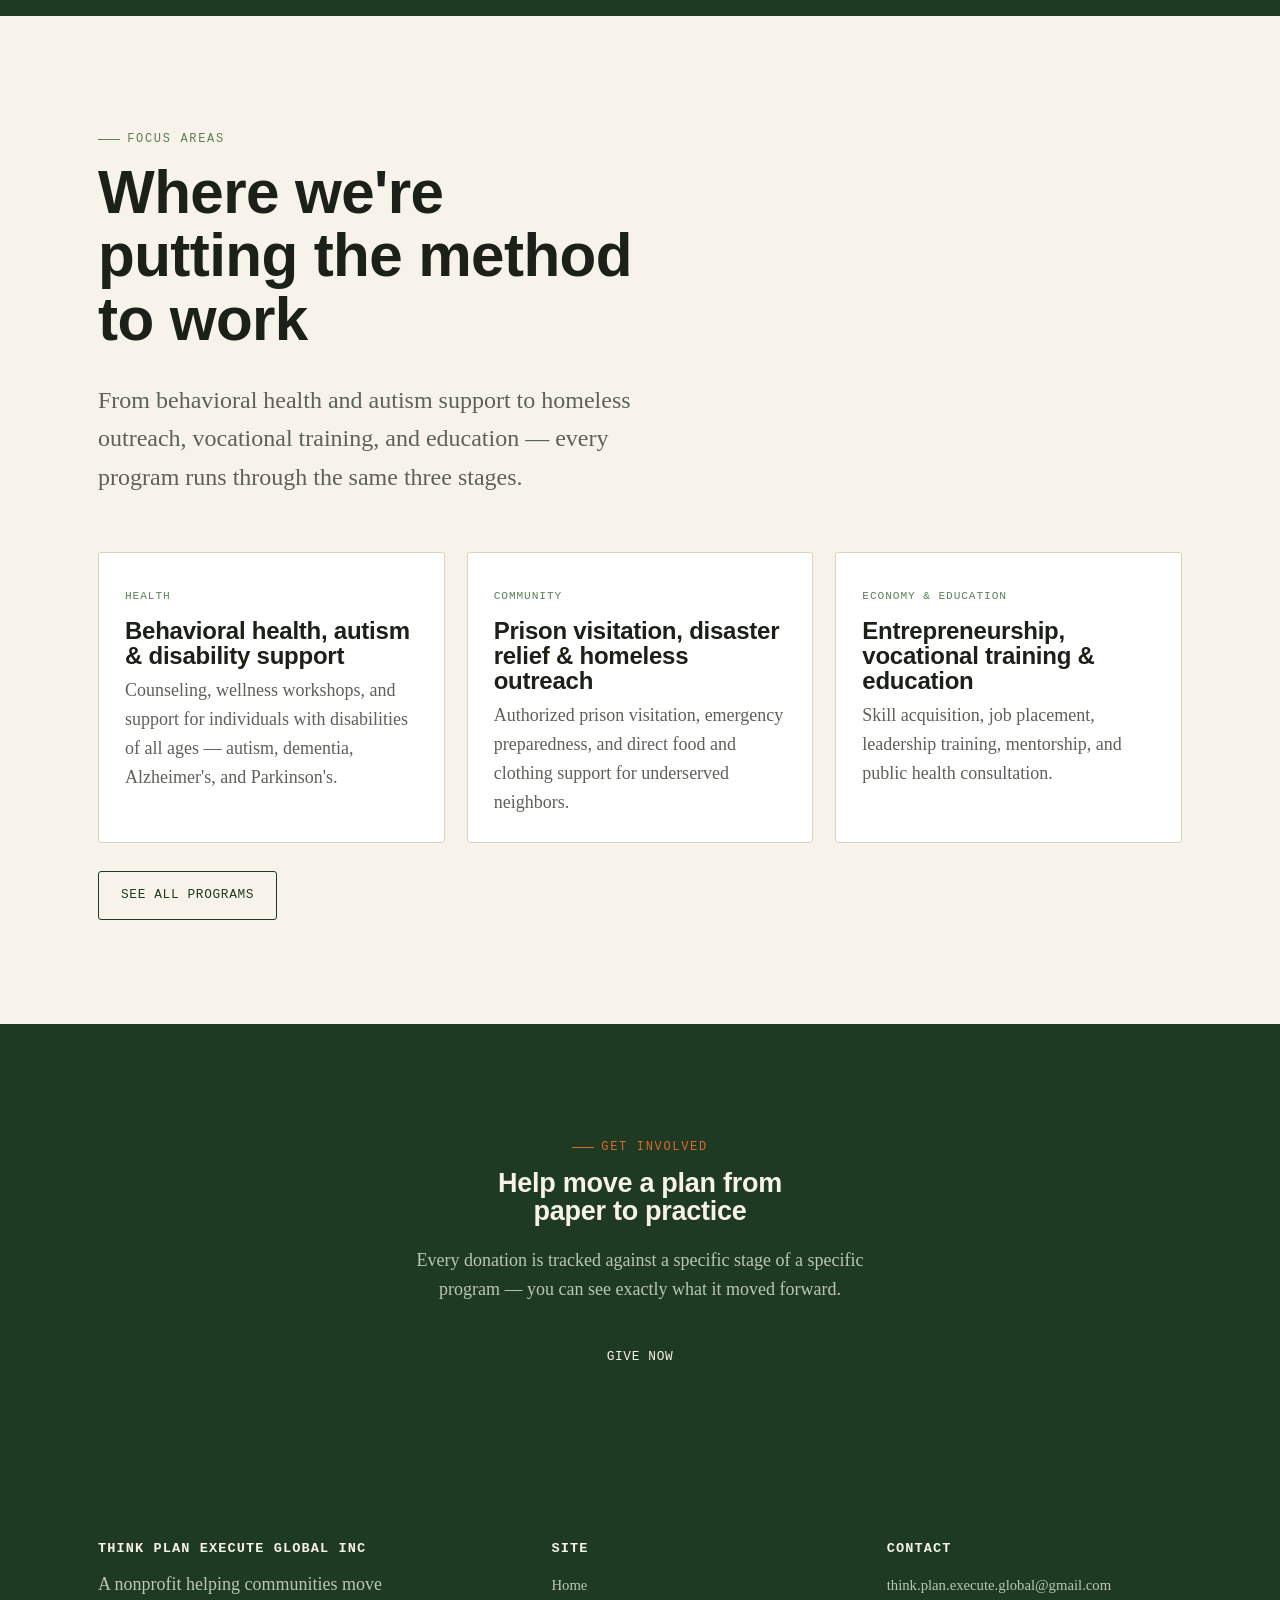
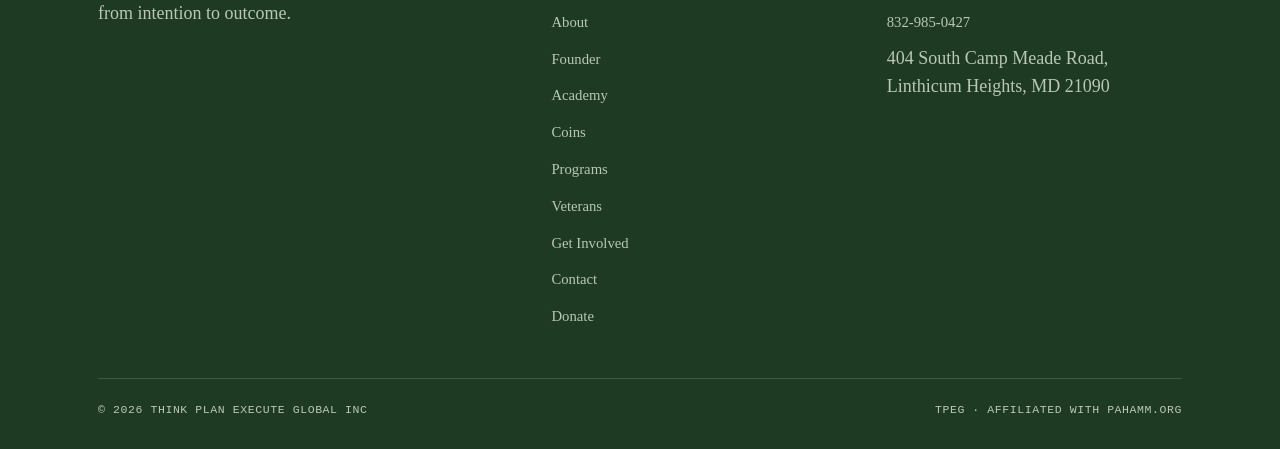
==== commit c4eaa79c: "Add Veterans page, Exam & Licensing Support, Maryland disclosure, footer updates" ====
--- a/index.html
+++ b/index.html
@@ -176,6 +176,7 @@
           <li><a href="academy.html">Academy</a></li>
           <li><a href="coins.html">Coins</a></li>
           <li><a href="programs.html">Programs</a></li>
+          <li><a href="veterans.html">Veterans</a></li>
           <li><a href="get-involved.html">Get Involved</a></li>
           <li><a href="contact.html">Contact</a></li>
           <li><a href="donate.html">Donate</a></li>
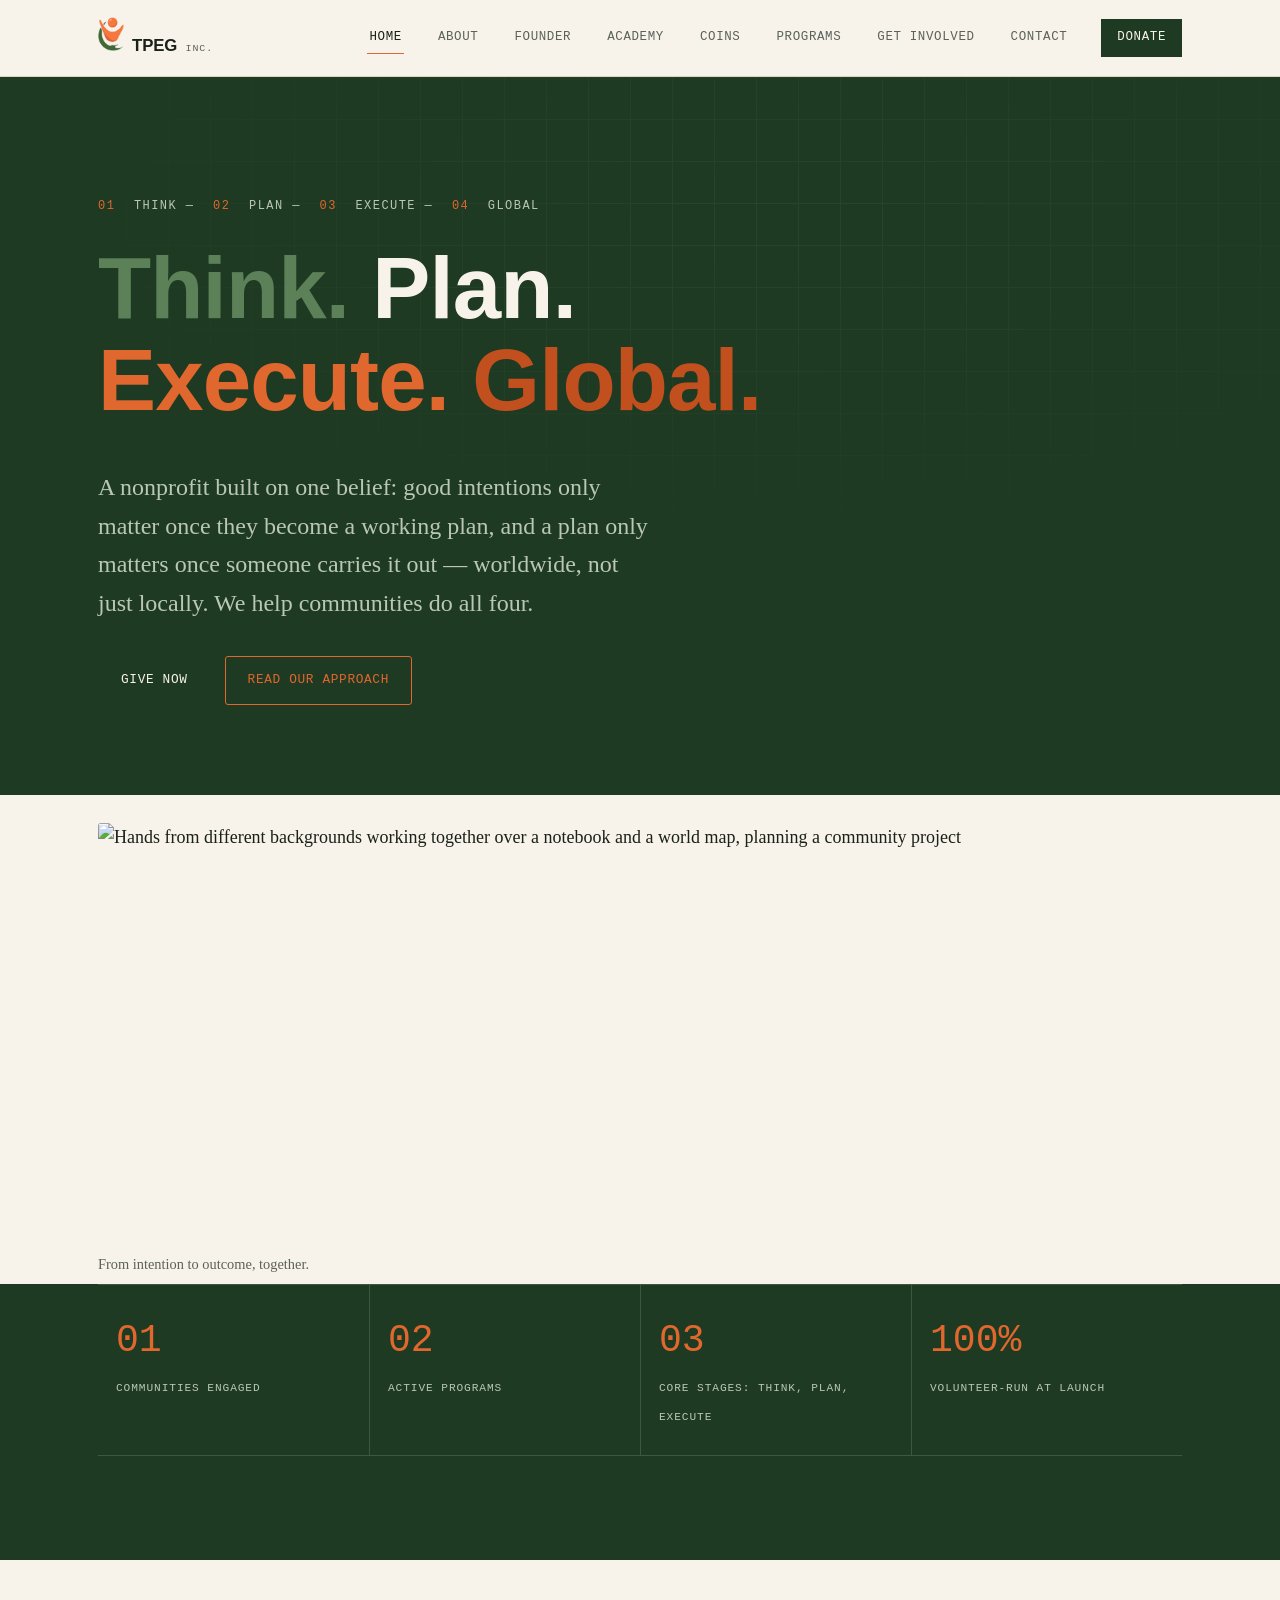
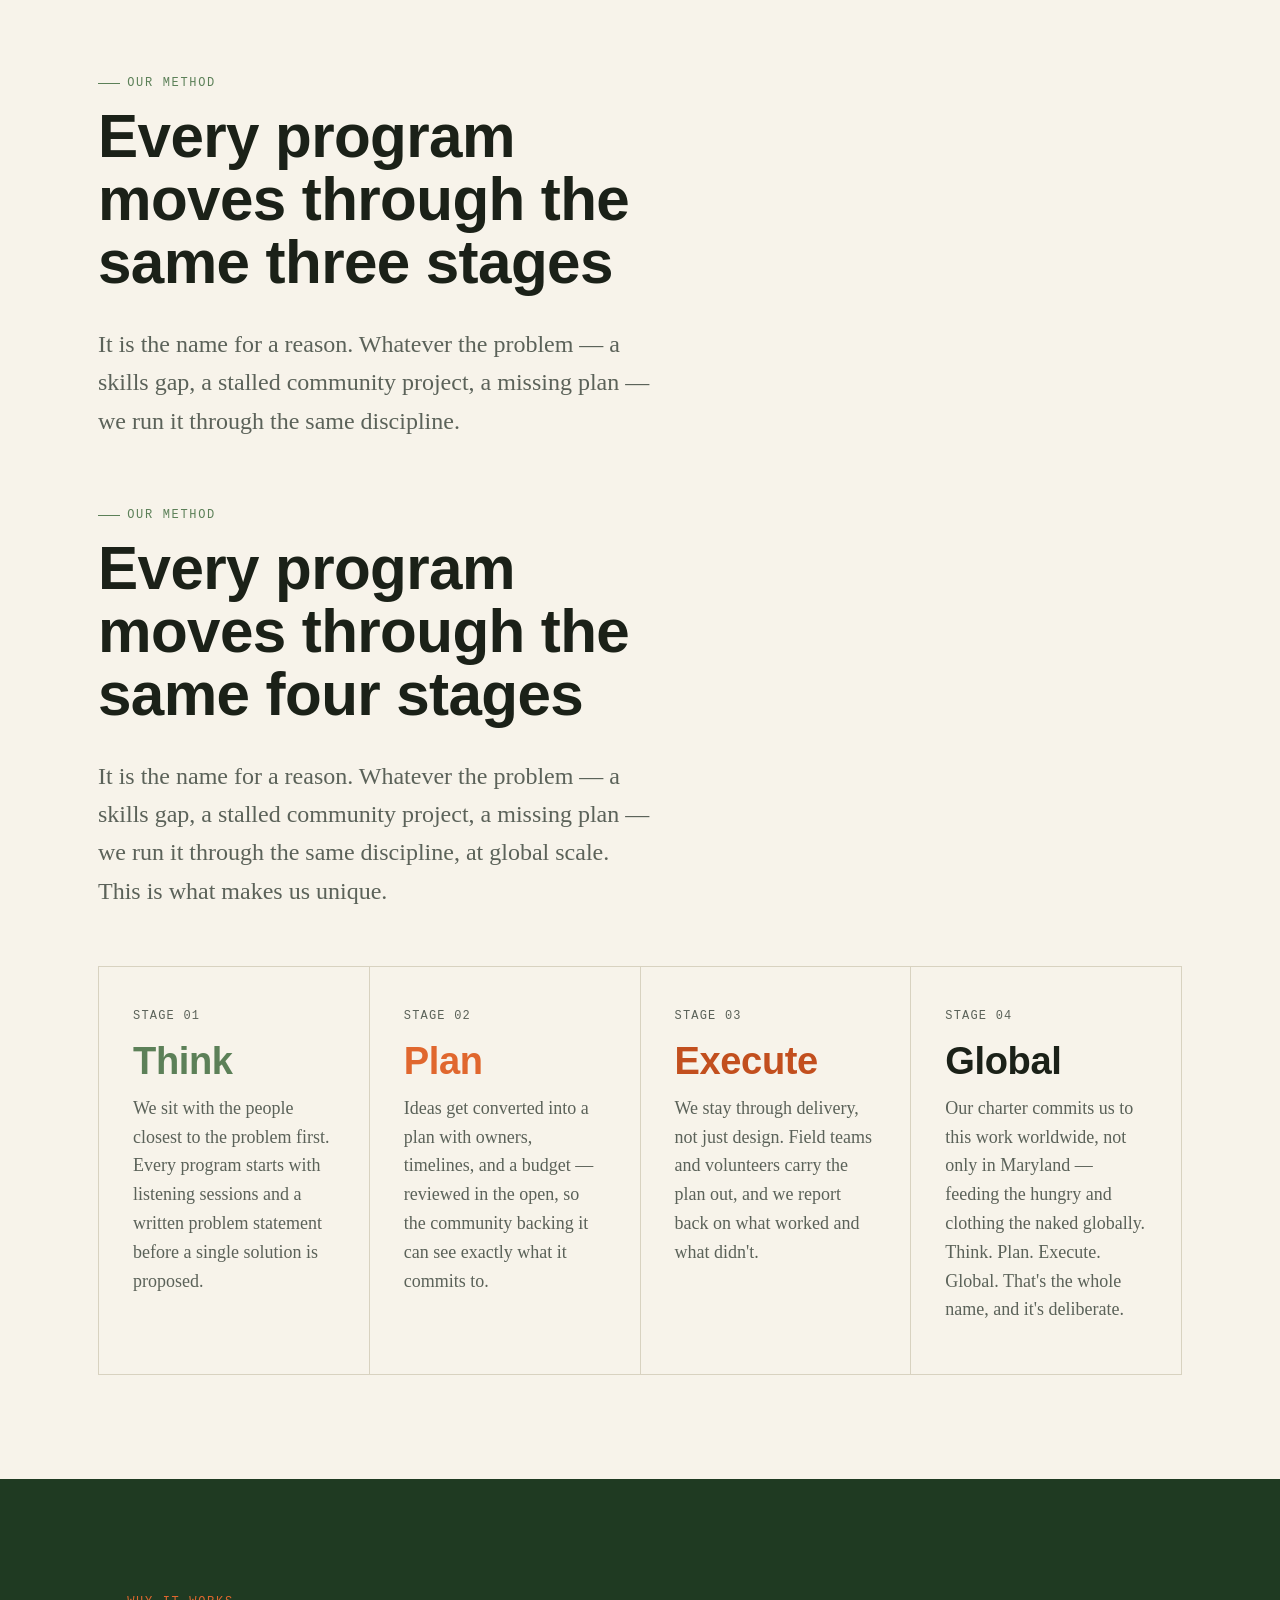
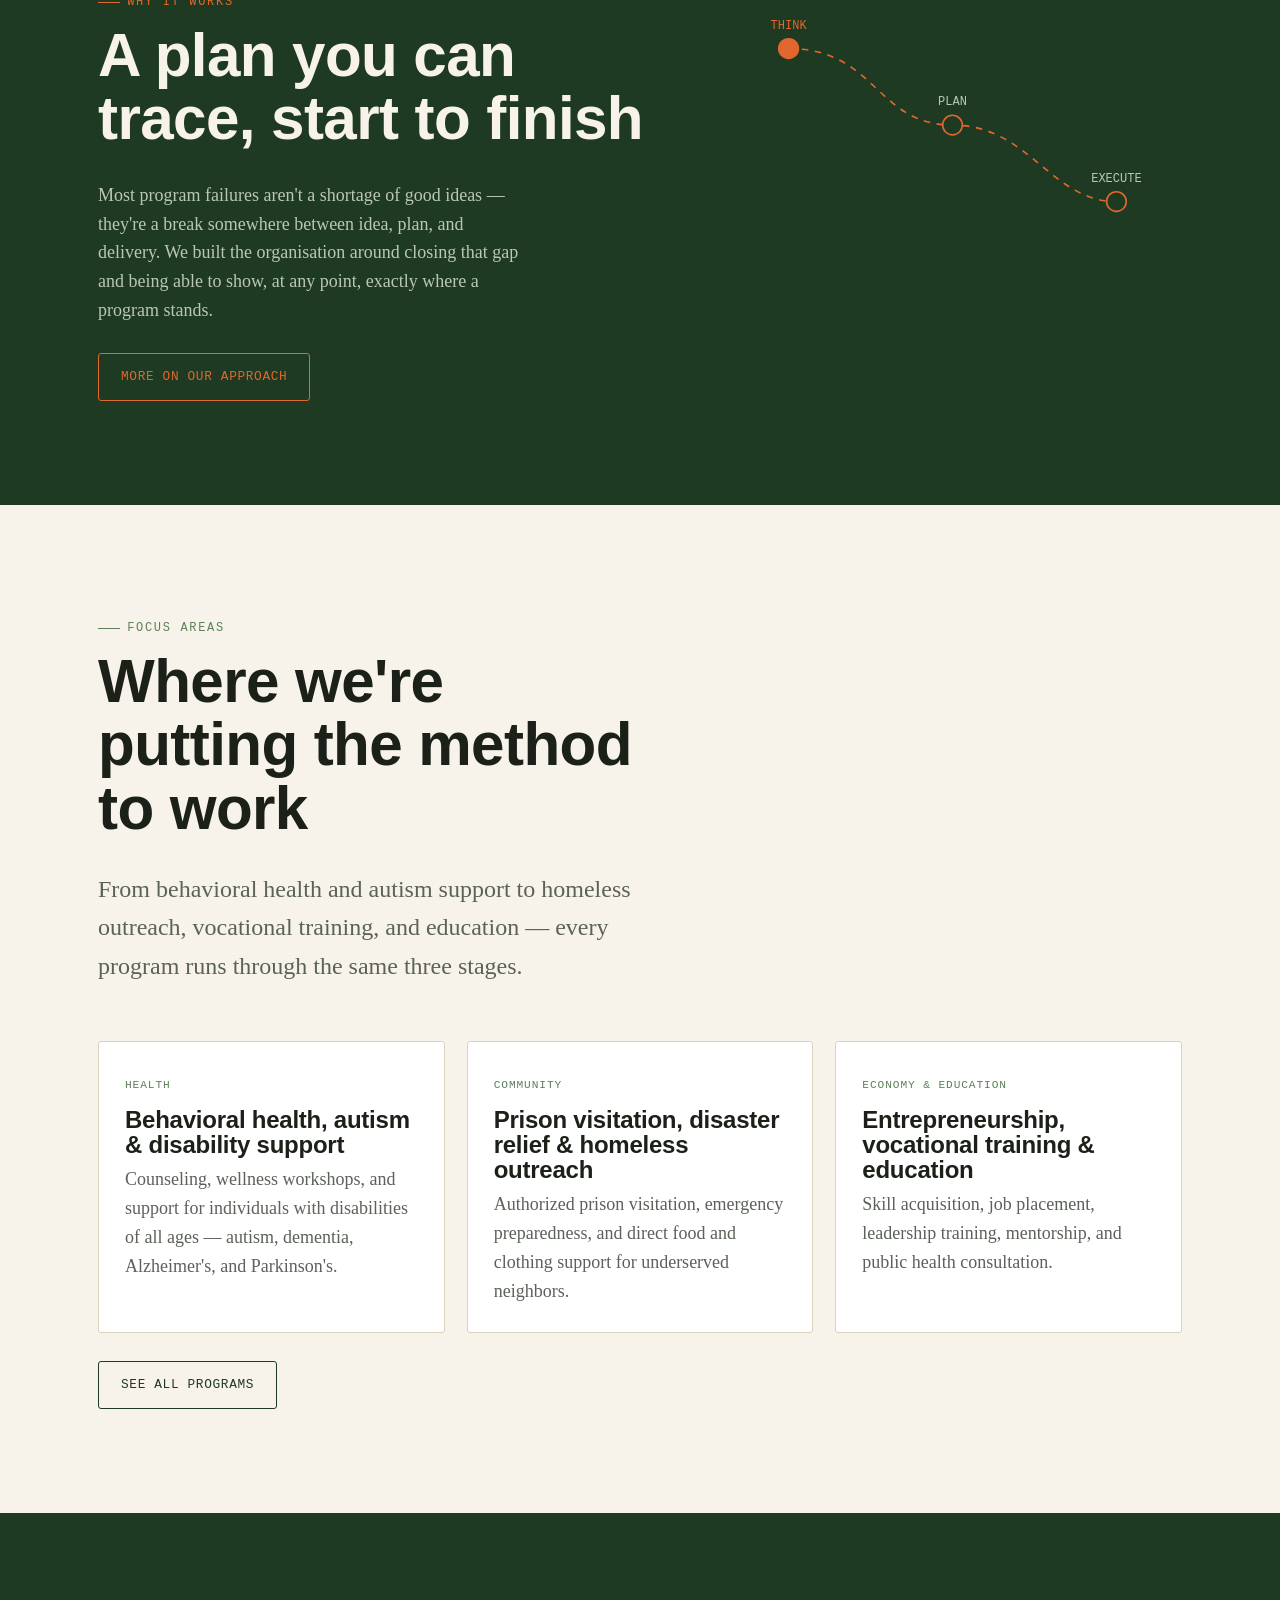
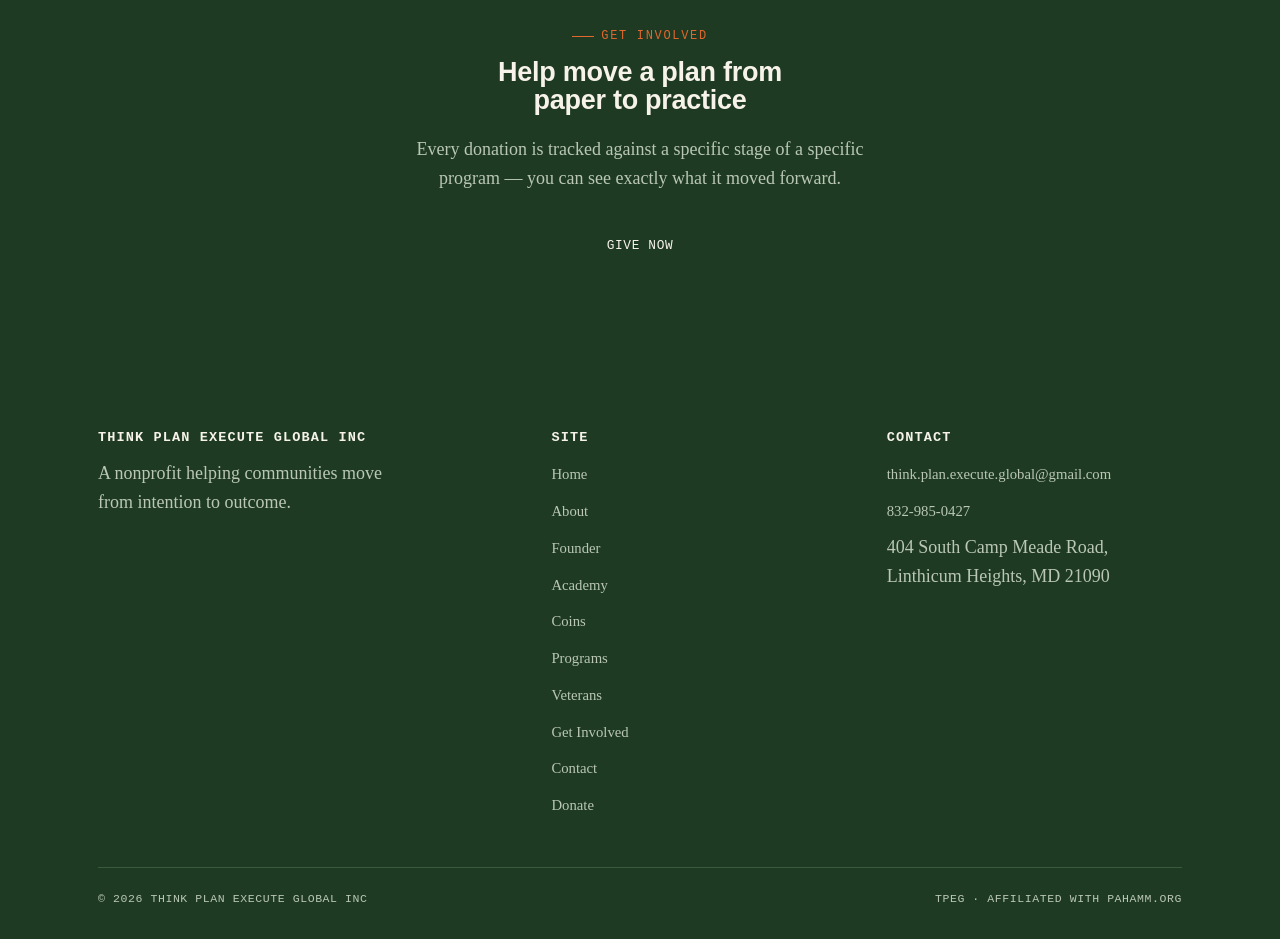
==== commit 8209dd4e: "Add Veterans page, Exam & Licensing Support, Maryland disclosure, footer updates" ====
--- a/index.html
+++ b/index.html
@@ -48,6 +48,15 @@
   </div>
 </section>
 
+<section style="padding-block:28px 8px;">
+  <div class="wrap">
+    <figure style="margin:0;">
+      <img src="assets/images/hero-home.jpg" alt="Hands from different backgrounds working together over a notebook and a world map, planning a community project" width="1600" height="700" loading="lazy" style="width:100%;height:auto;max-height:420px;object-fit:cover;border-radius:var(--radius);display:block;" />
+      <figcaption class="text-muted" style="margin-top:10px;font-size:.9rem;">From intention to outcome, together.</figcaption>
+    </figure>
+  </div>
+</section>
+
 <section class="on-ink" style="padding-top:0;">
   <div class="wrap">
     <div class="ledger">
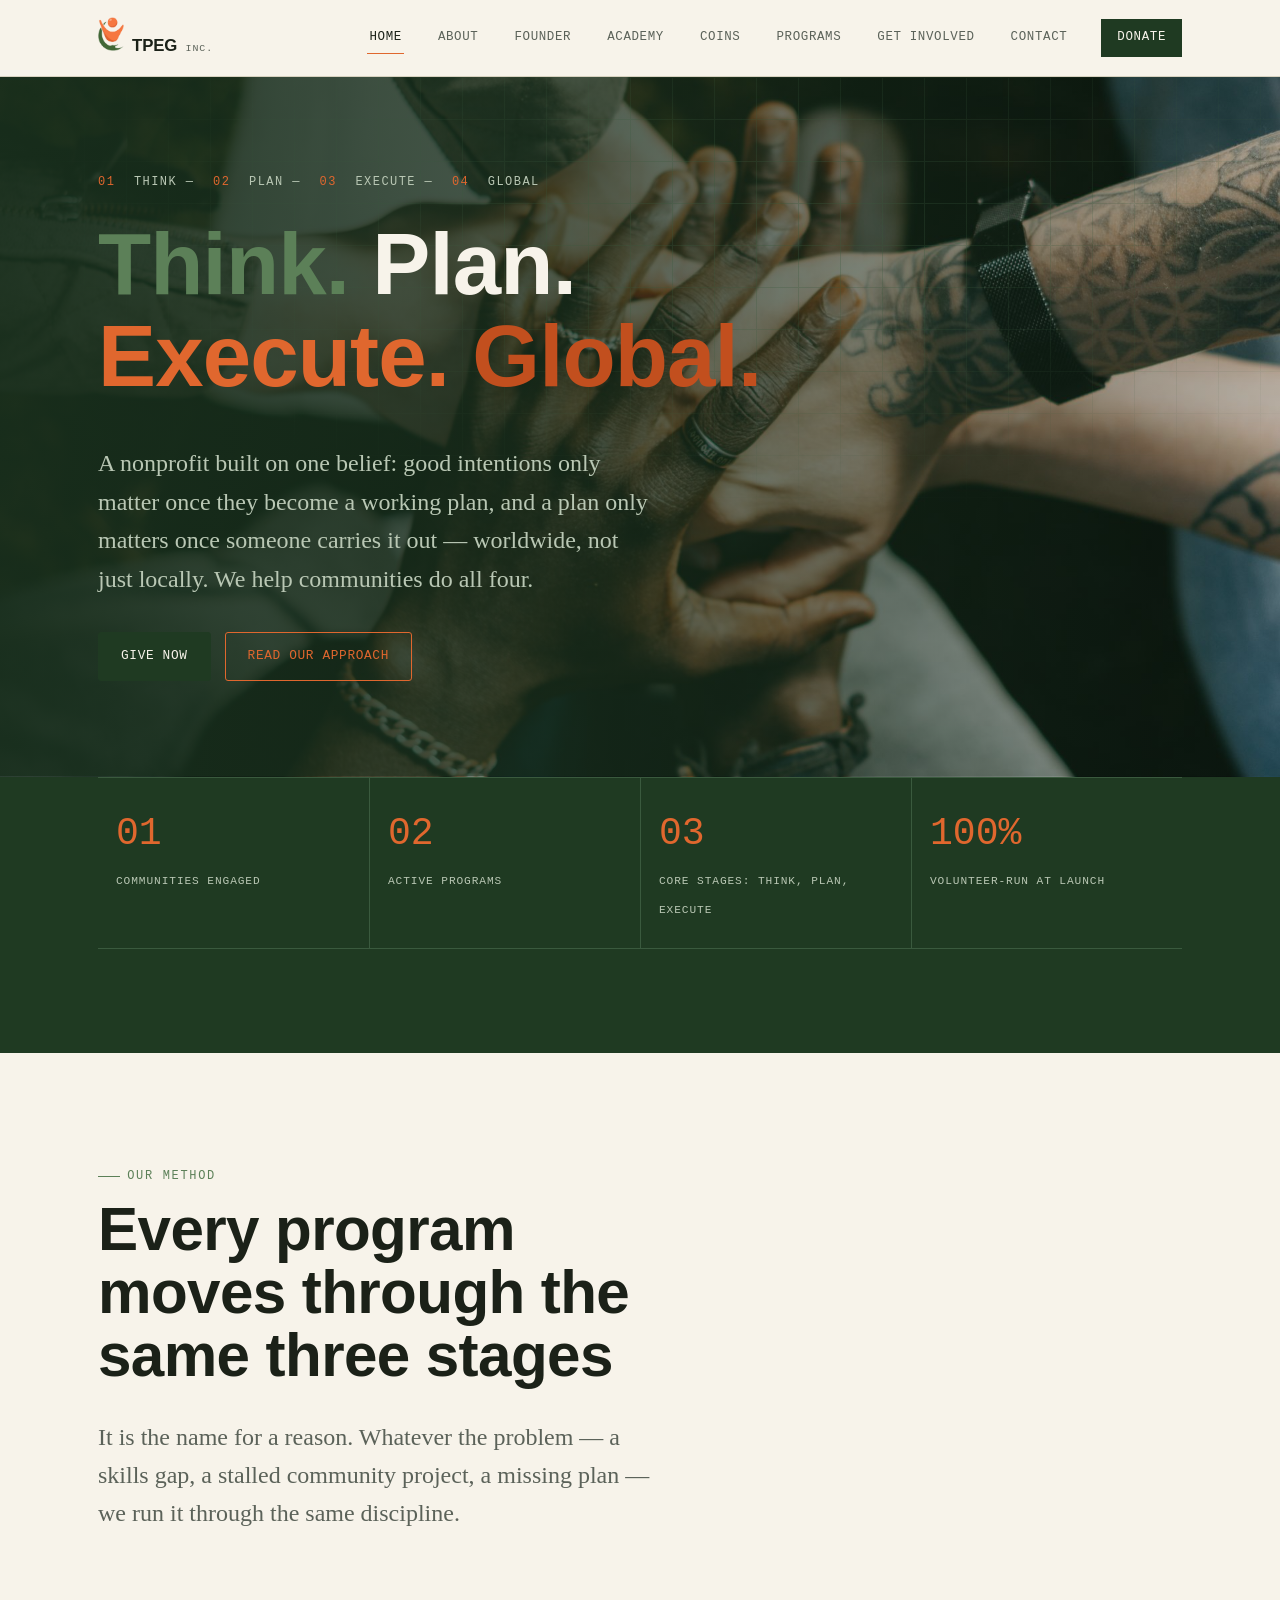
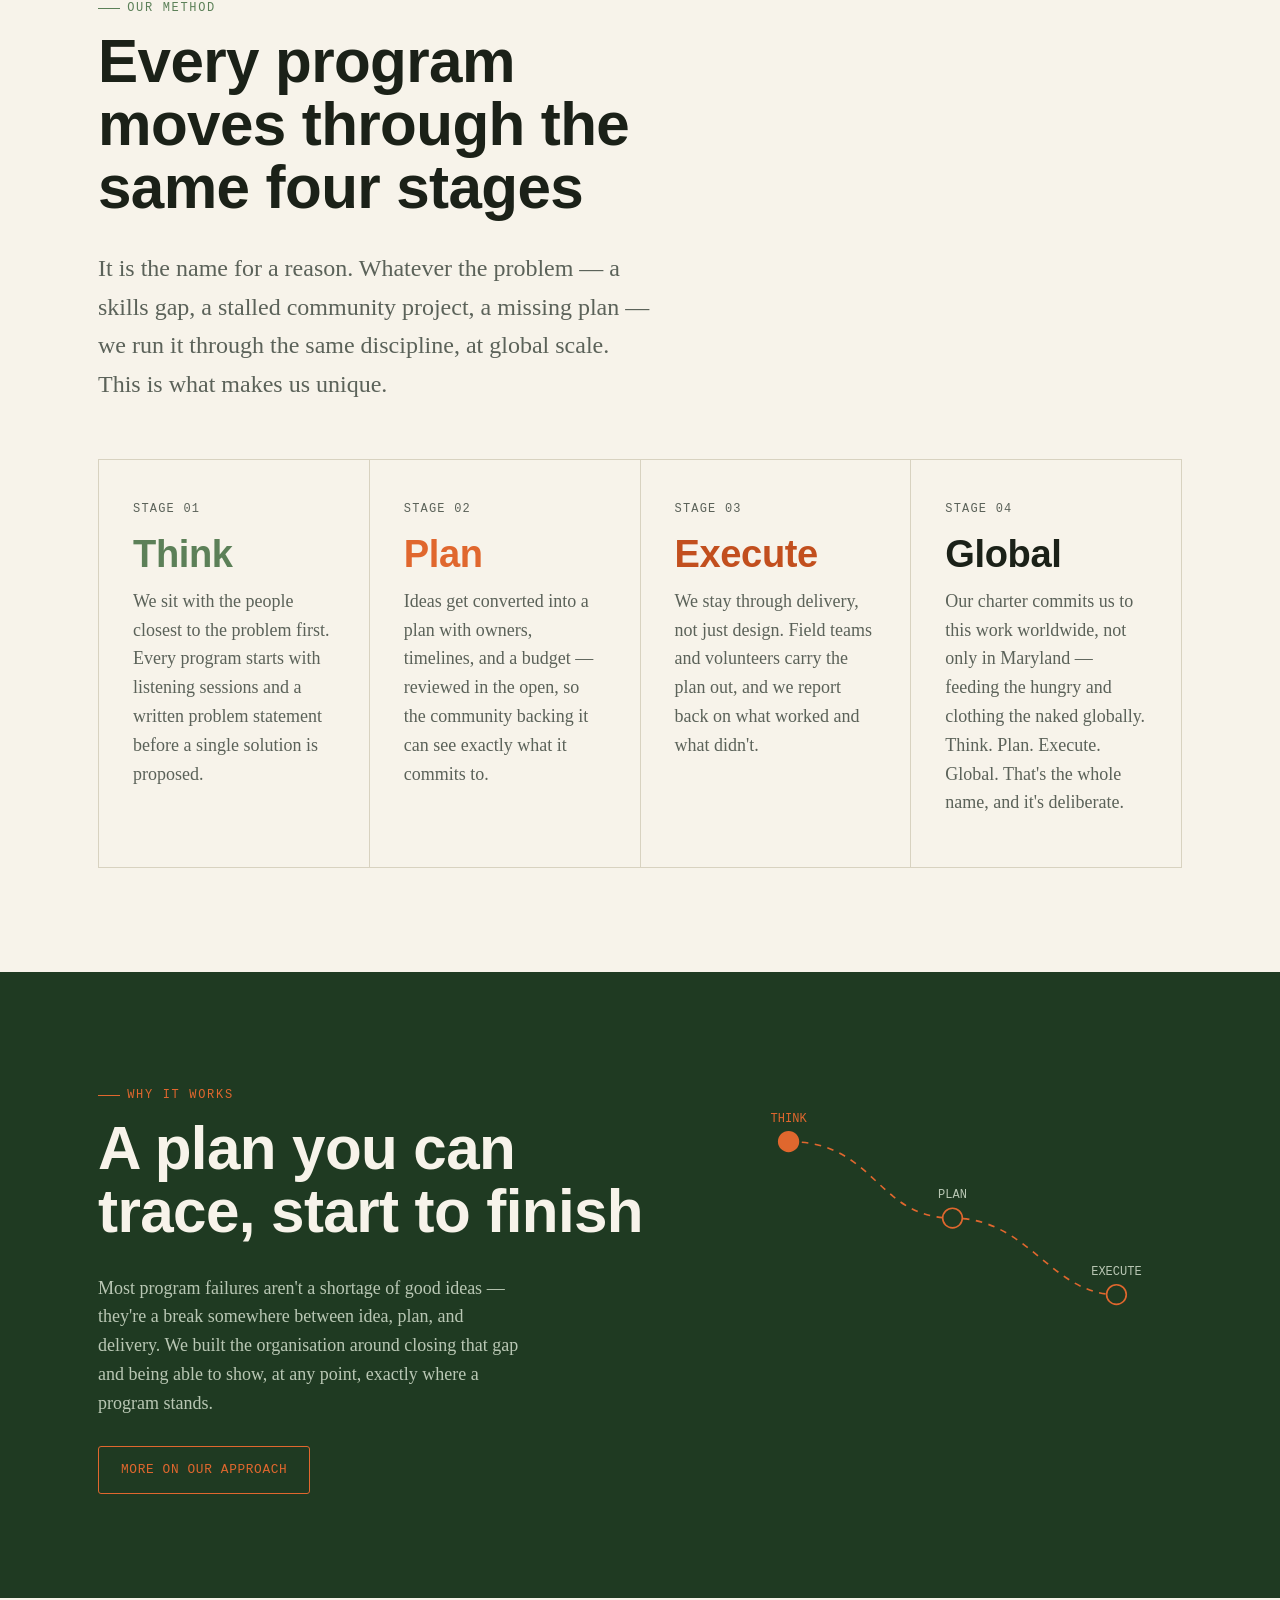
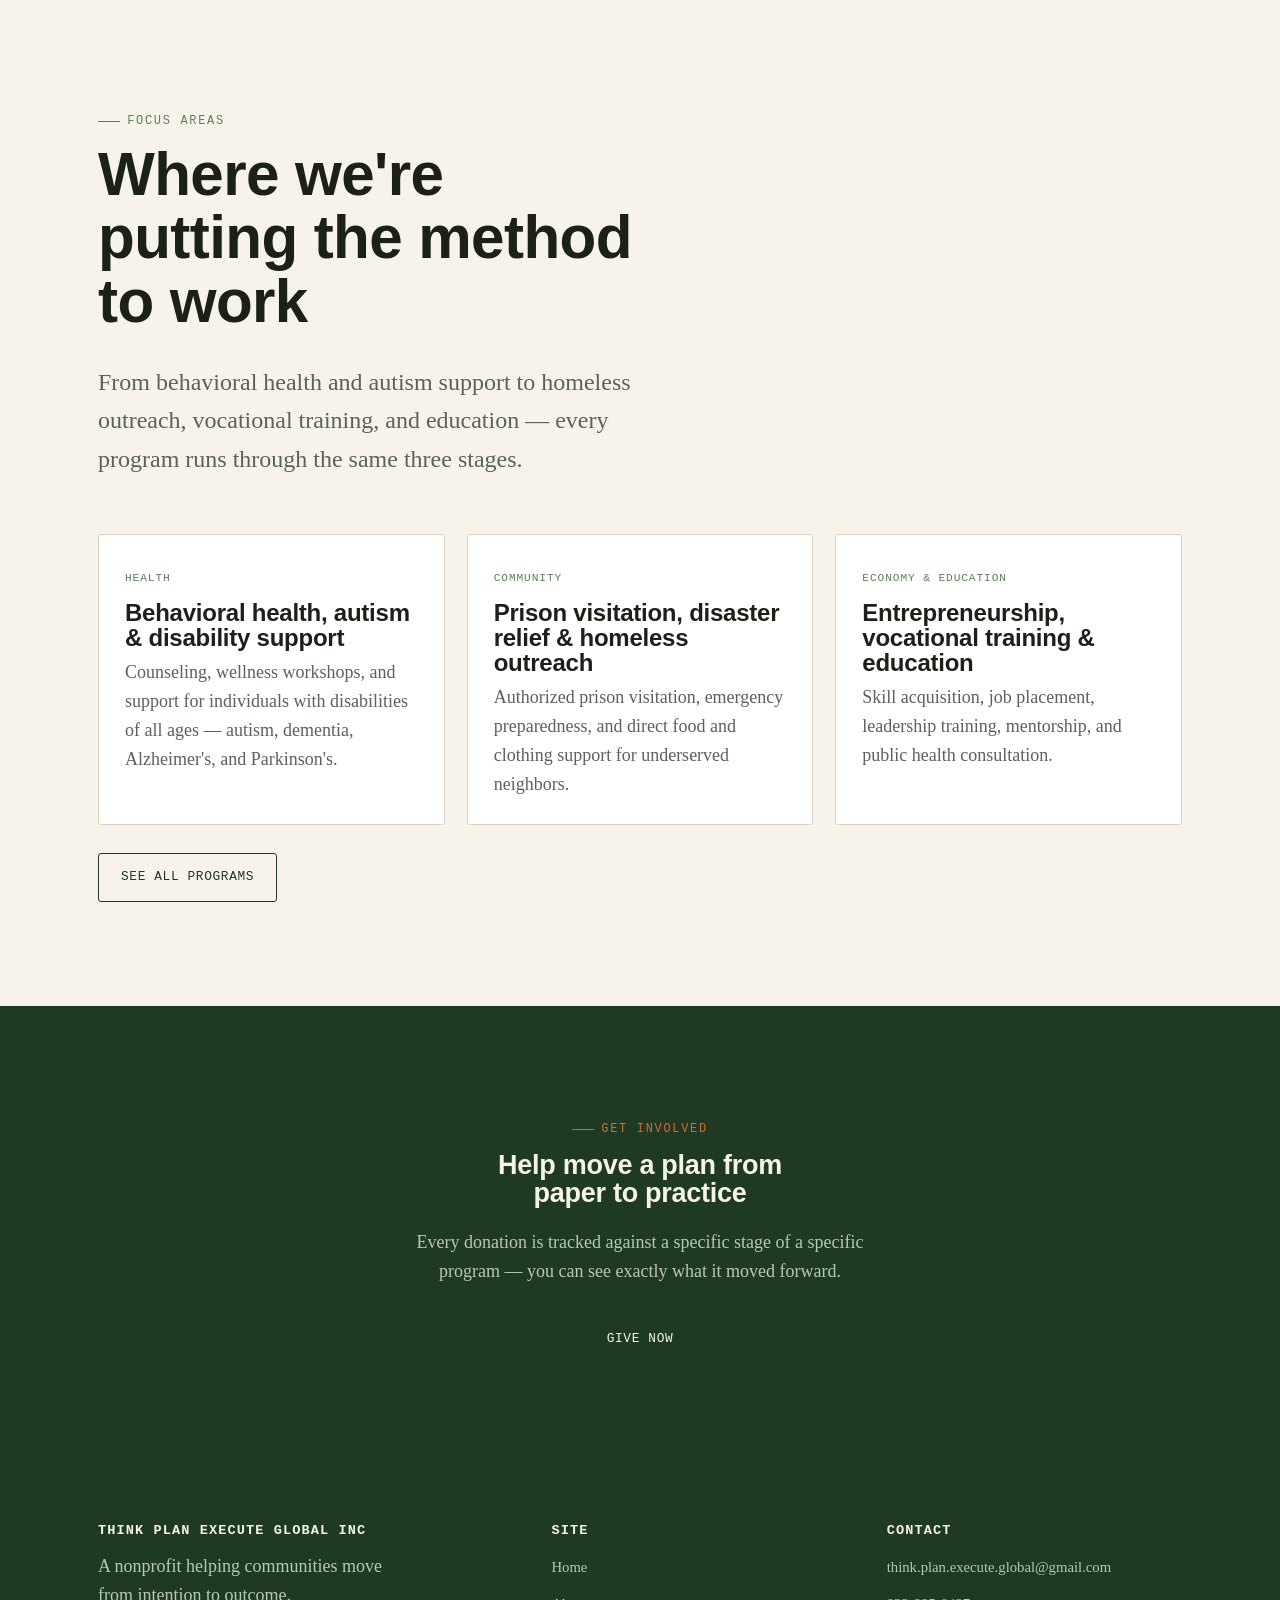
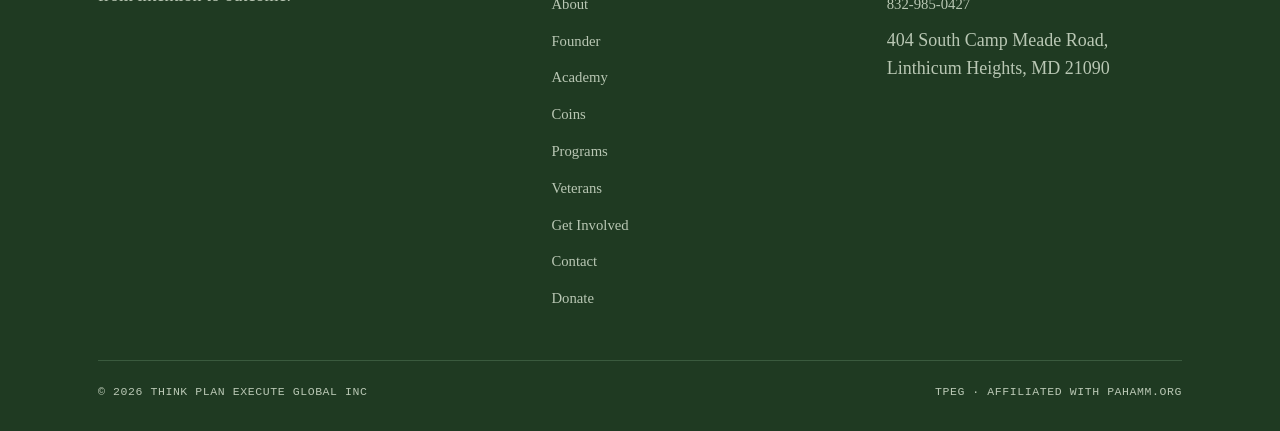
==== commit c15a3c74: "Photo hero backgrounds" ====
--- a/index.html
+++ b/index.html
@@ -36,7 +36,7 @@
   </div>
 </header>
 
-<section class="hero">
+<section class="hero" style="padding-top:96px;padding-bottom:96px;background-image:linear-gradient(90deg,rgba(24,46,28,.95) 0%,rgba(24,46,28,.78) 42%,rgba(24,46,28,.30) 100%),url(assets/images/hero-home.jpg);background-size:cover;background-position:center;">
   <div class="grid-bg" aria-hidden="true"></div>
   <div class="wrap">
         <div class="hero-stages"><b>01</b>&nbsp;Think&nbsp;&mdash;&nbsp;<b>02</b>&nbsp;Plan&nbsp;&mdash;&nbsp;<b>03</b>&nbsp;Execute&nbsp;&mdash;&nbsp;<b>04</b>&nbsp;Global</div>
@@ -48,14 +48,6 @@
   </div>
 </section>
 
-<section style="padding-block:28px 8px;">
-  <div class="wrap">
-    <figure style="margin:0;">
-      <img src="assets/images/hero-home.jpg" alt="Hands from different backgrounds working together over a notebook and a world map, planning a community project" width="1600" height="700" loading="lazy" style="width:100%;height:auto;max-height:420px;object-fit:cover;border-radius:var(--radius);display:block;" />
-      <figcaption class="text-muted" style="margin-top:10px;font-size:.9rem;">From intention to outcome, together.</figcaption>
-    </figure>
-  </div>
-</section>
 
 <section class="on-ink" style="padding-top:0;">
   <div class="wrap">
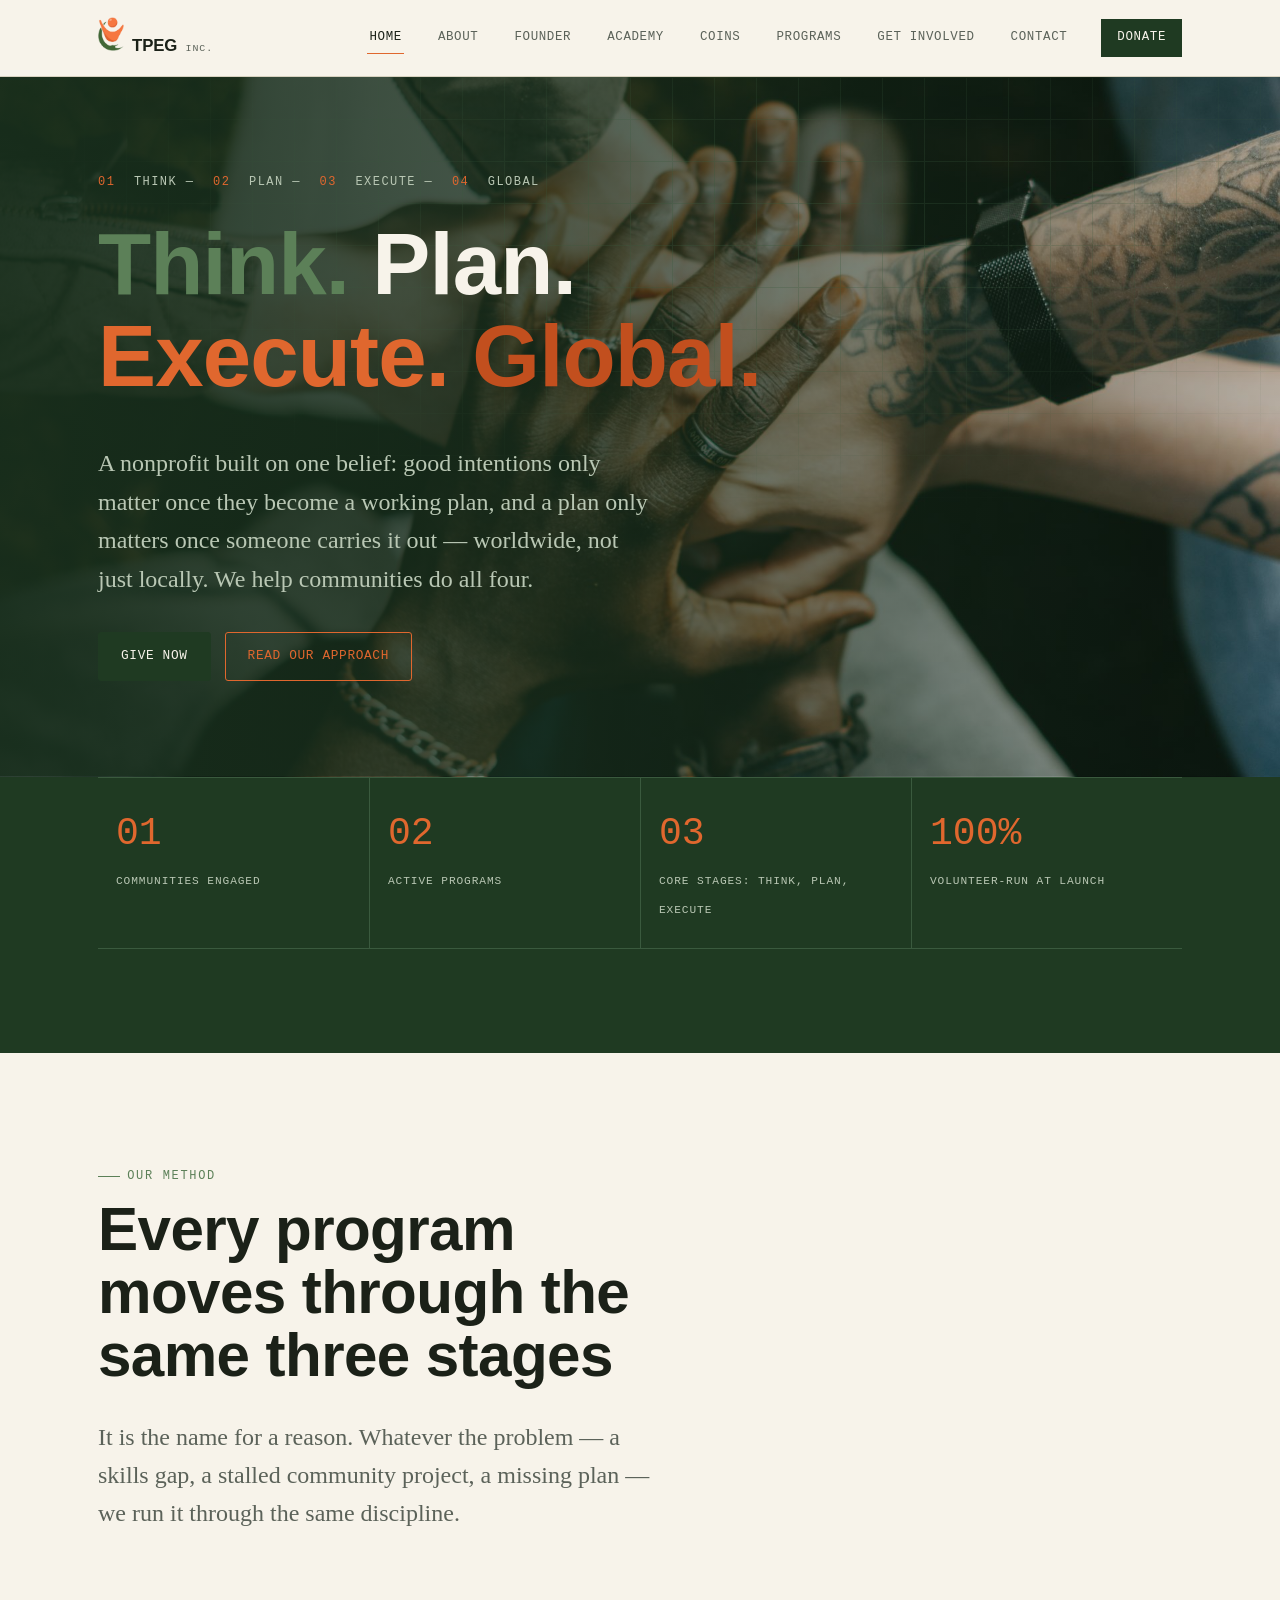
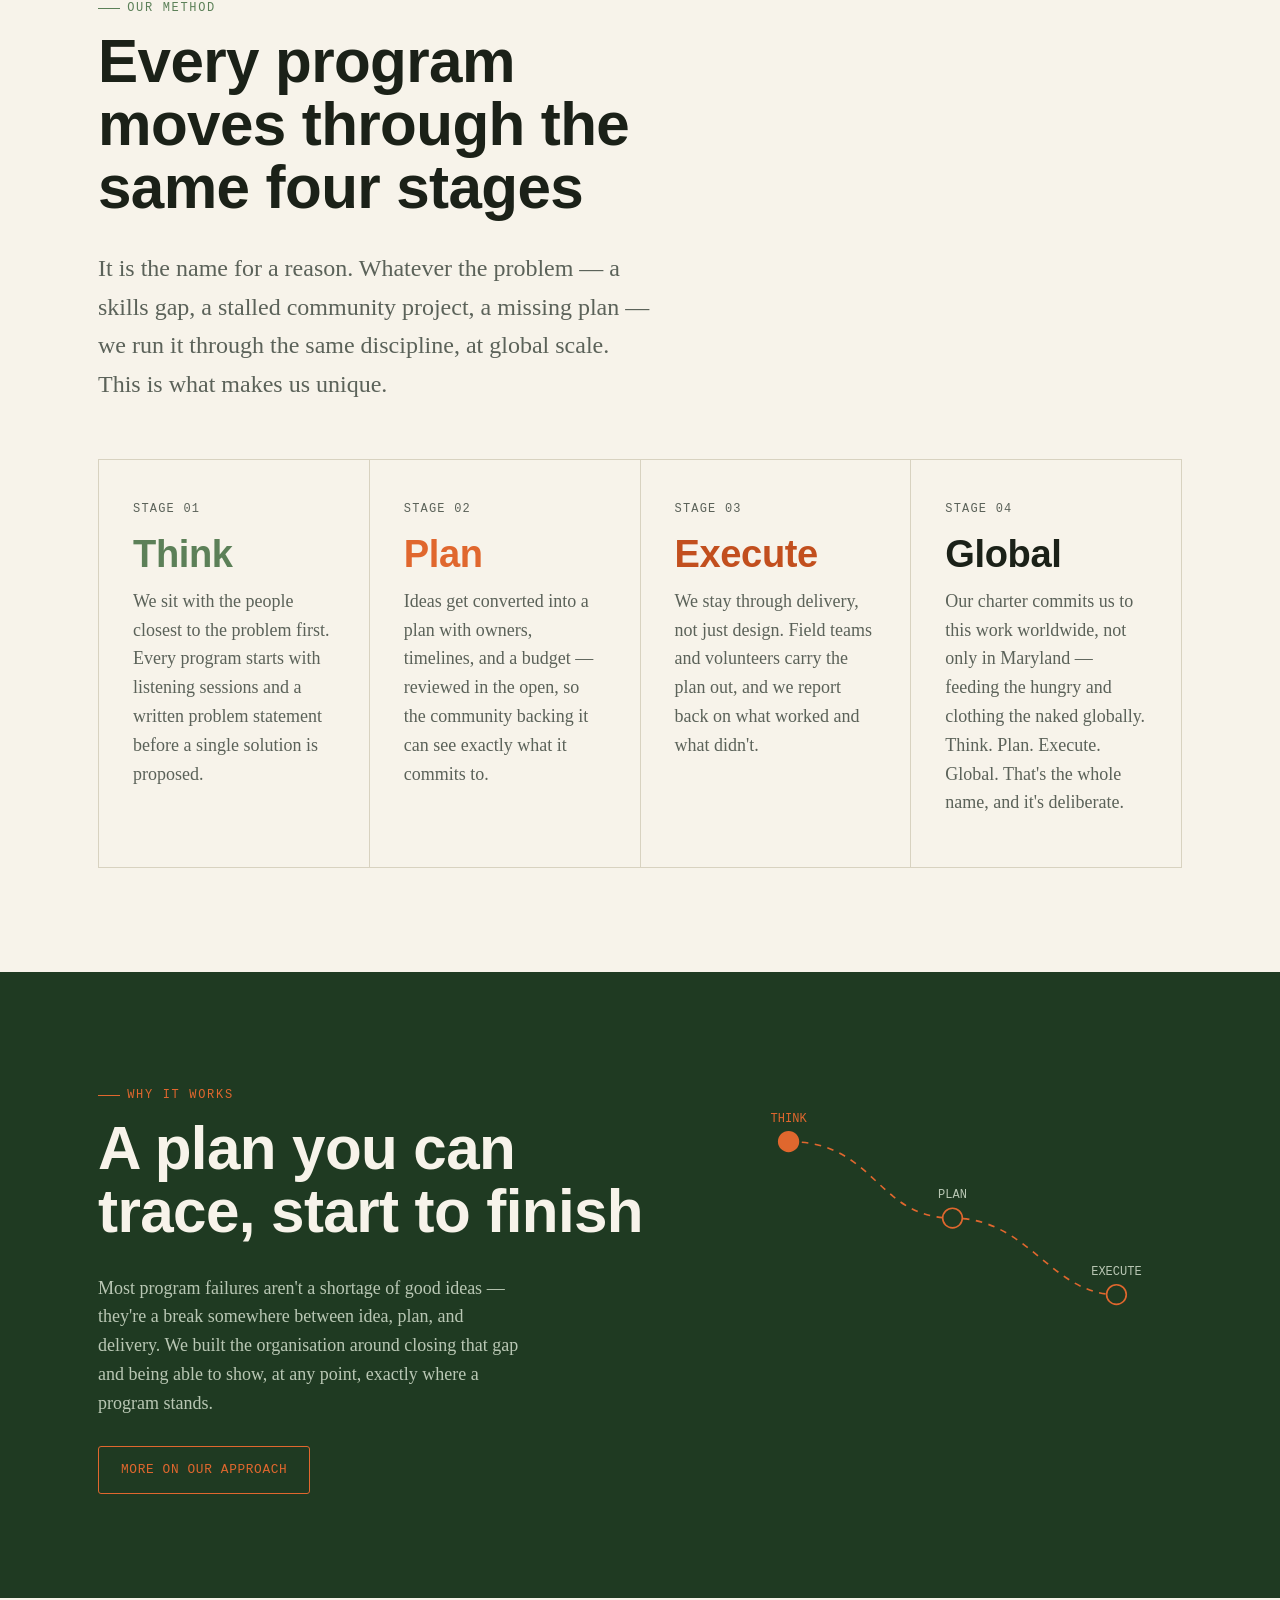
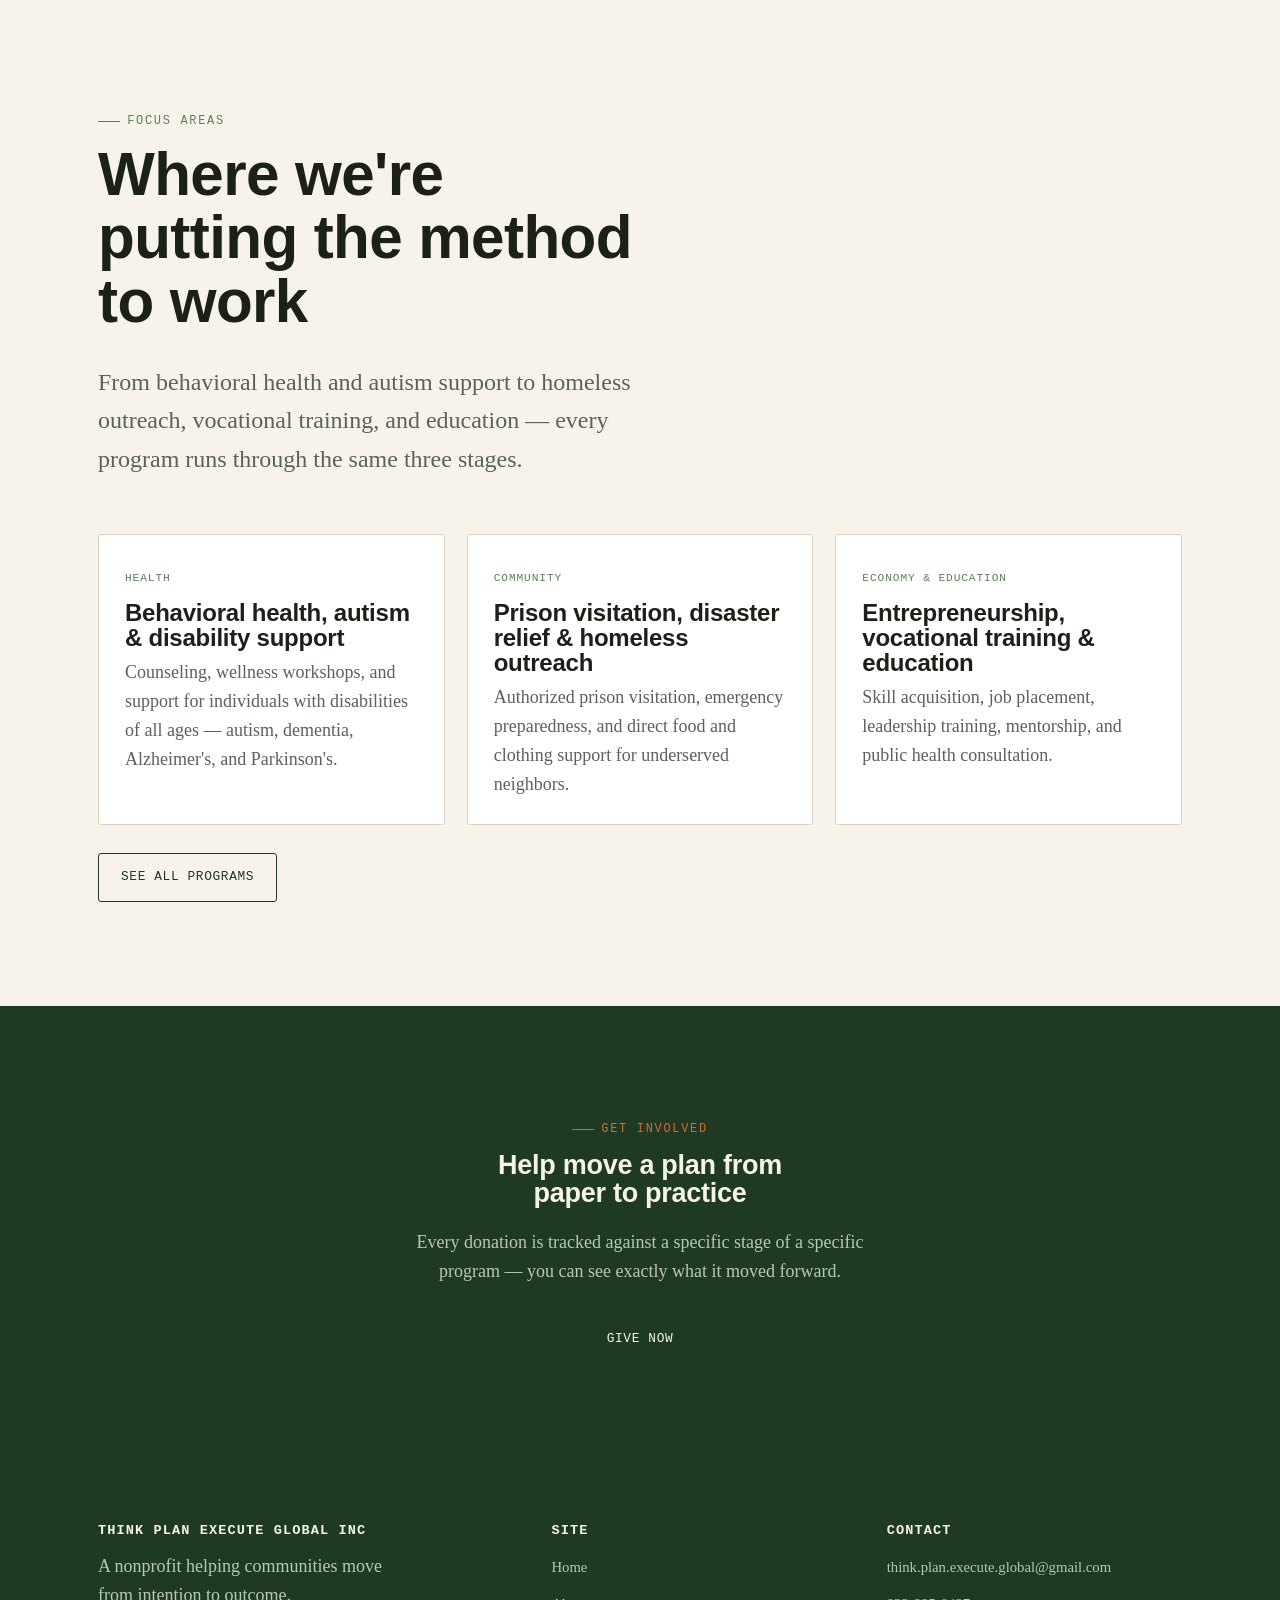
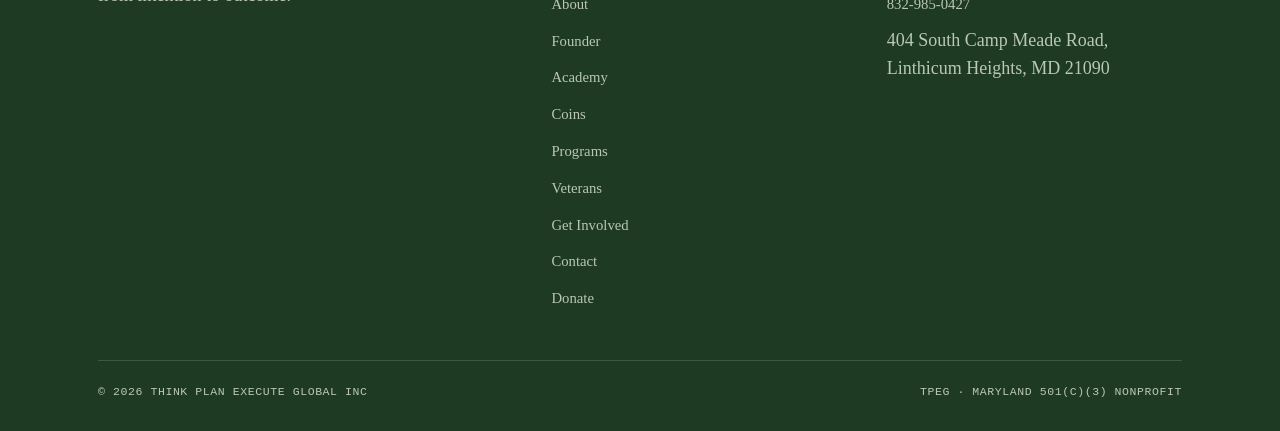
==== commit ab57c81f: "Remove Pahamm references" ====
--- a/index.html
+++ b/index.html
@@ -194,7 +194,7 @@
     </div>
     <div class="footer-bottom">
       <span>&copy; <span id="year"></span> Think Plan Execute Global Inc</span>
-      <span>TPEG &middot; Affiliated with Pahamm.org</span>
+      <span>TPEG &middot; Maryland 501(c)(3) nonprofit</span>
     </div>
   </div>
 </footer>
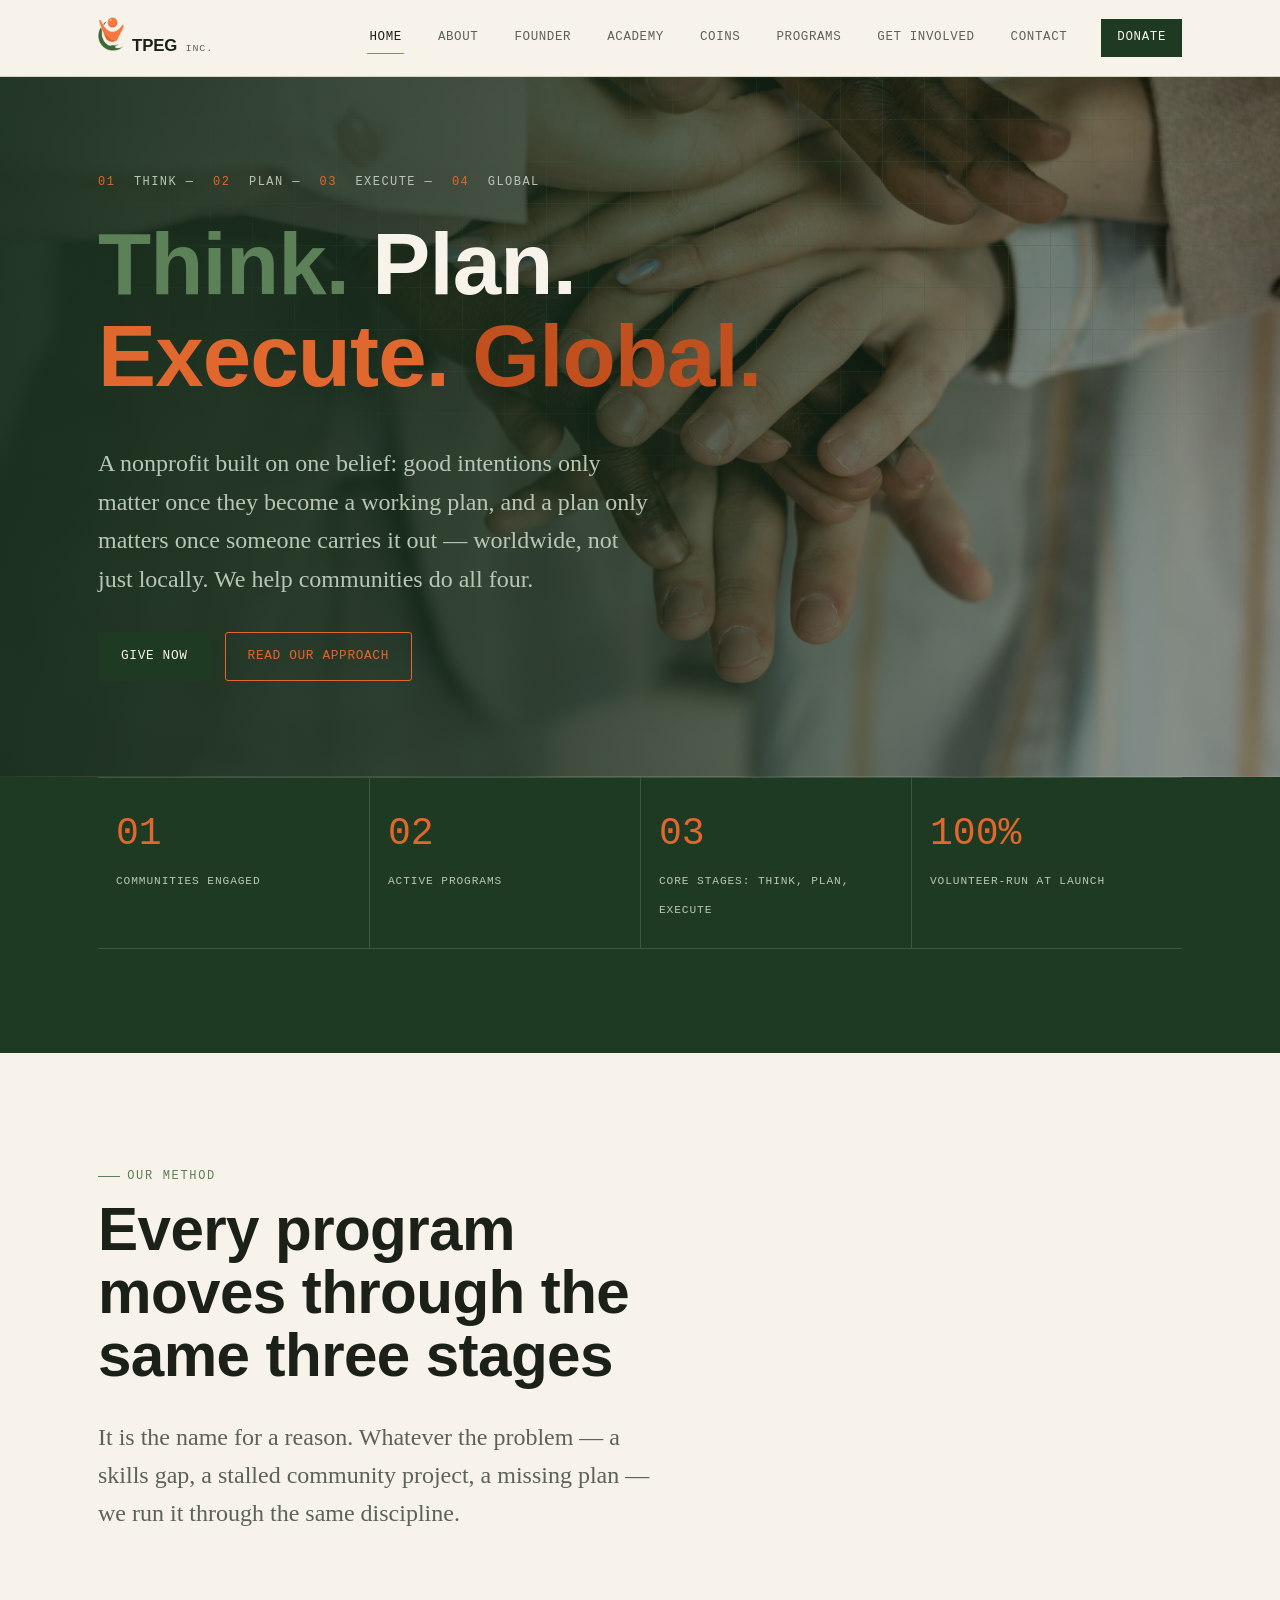
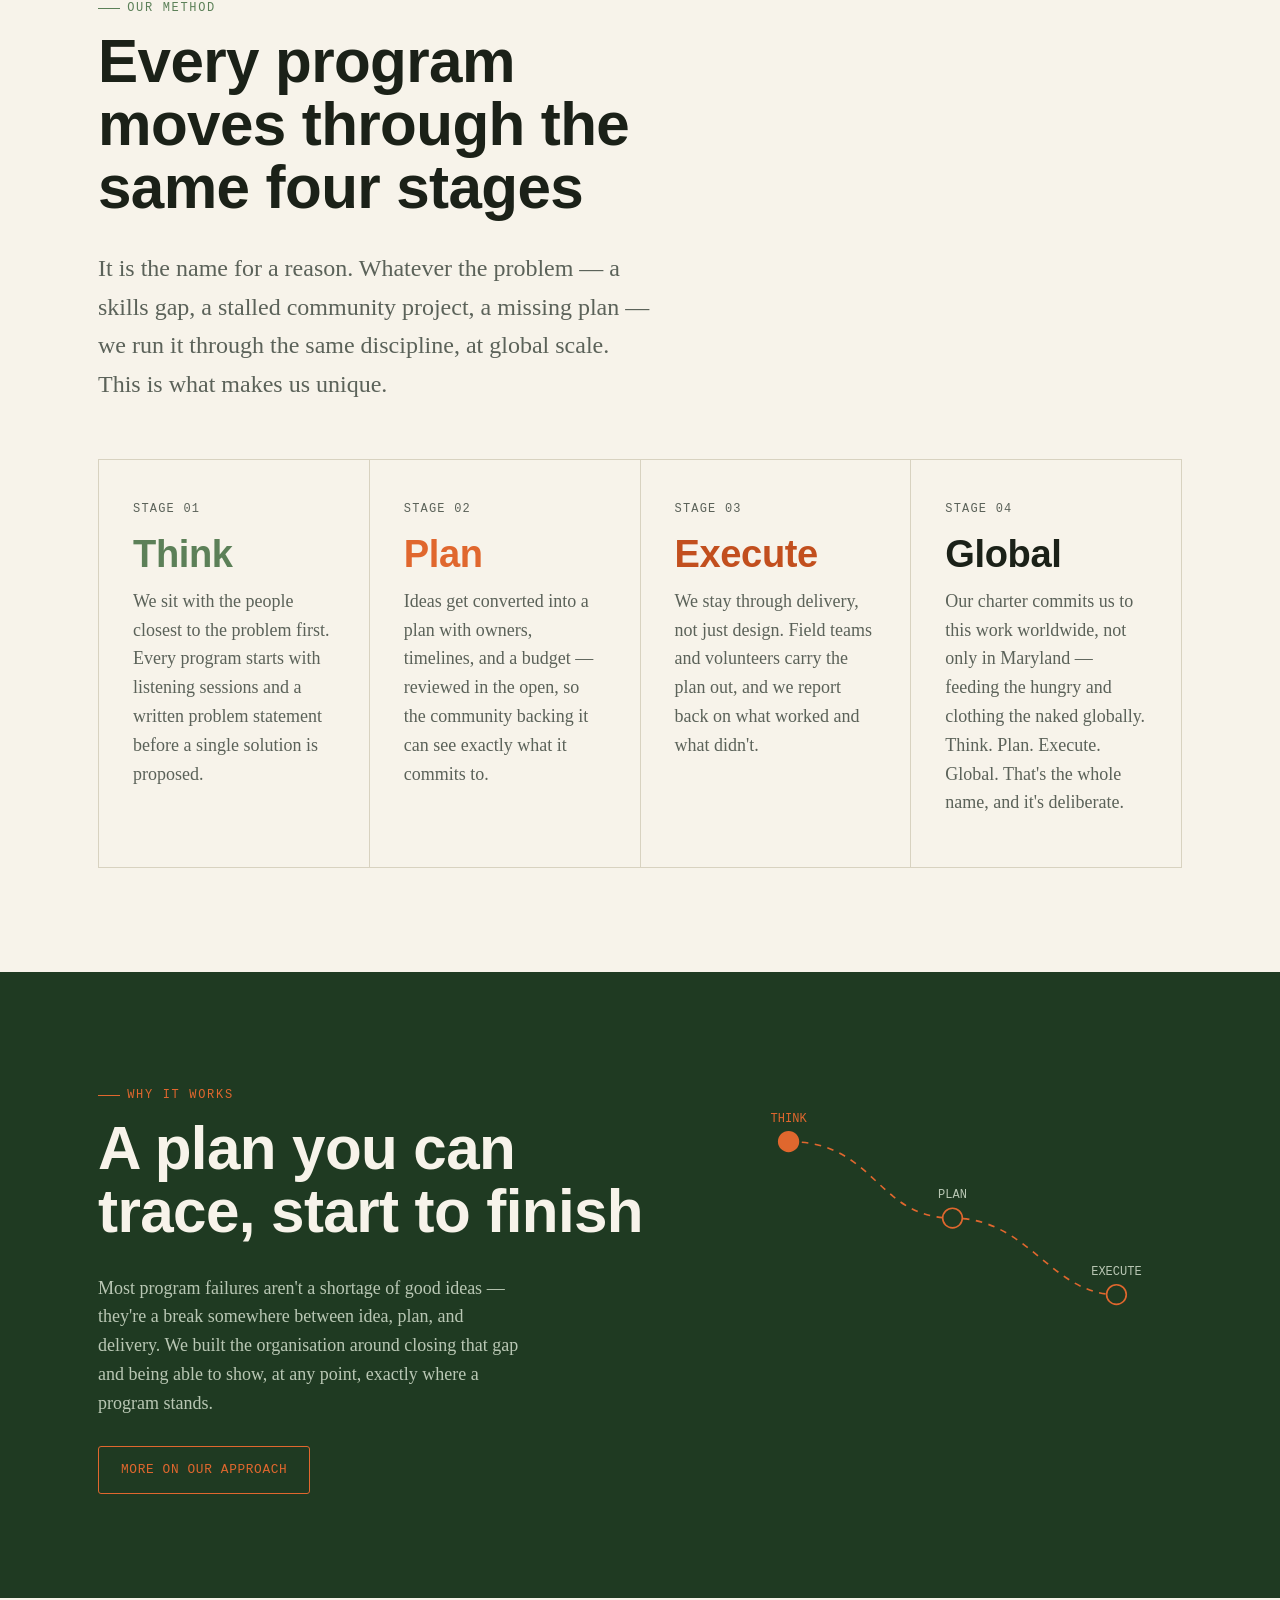
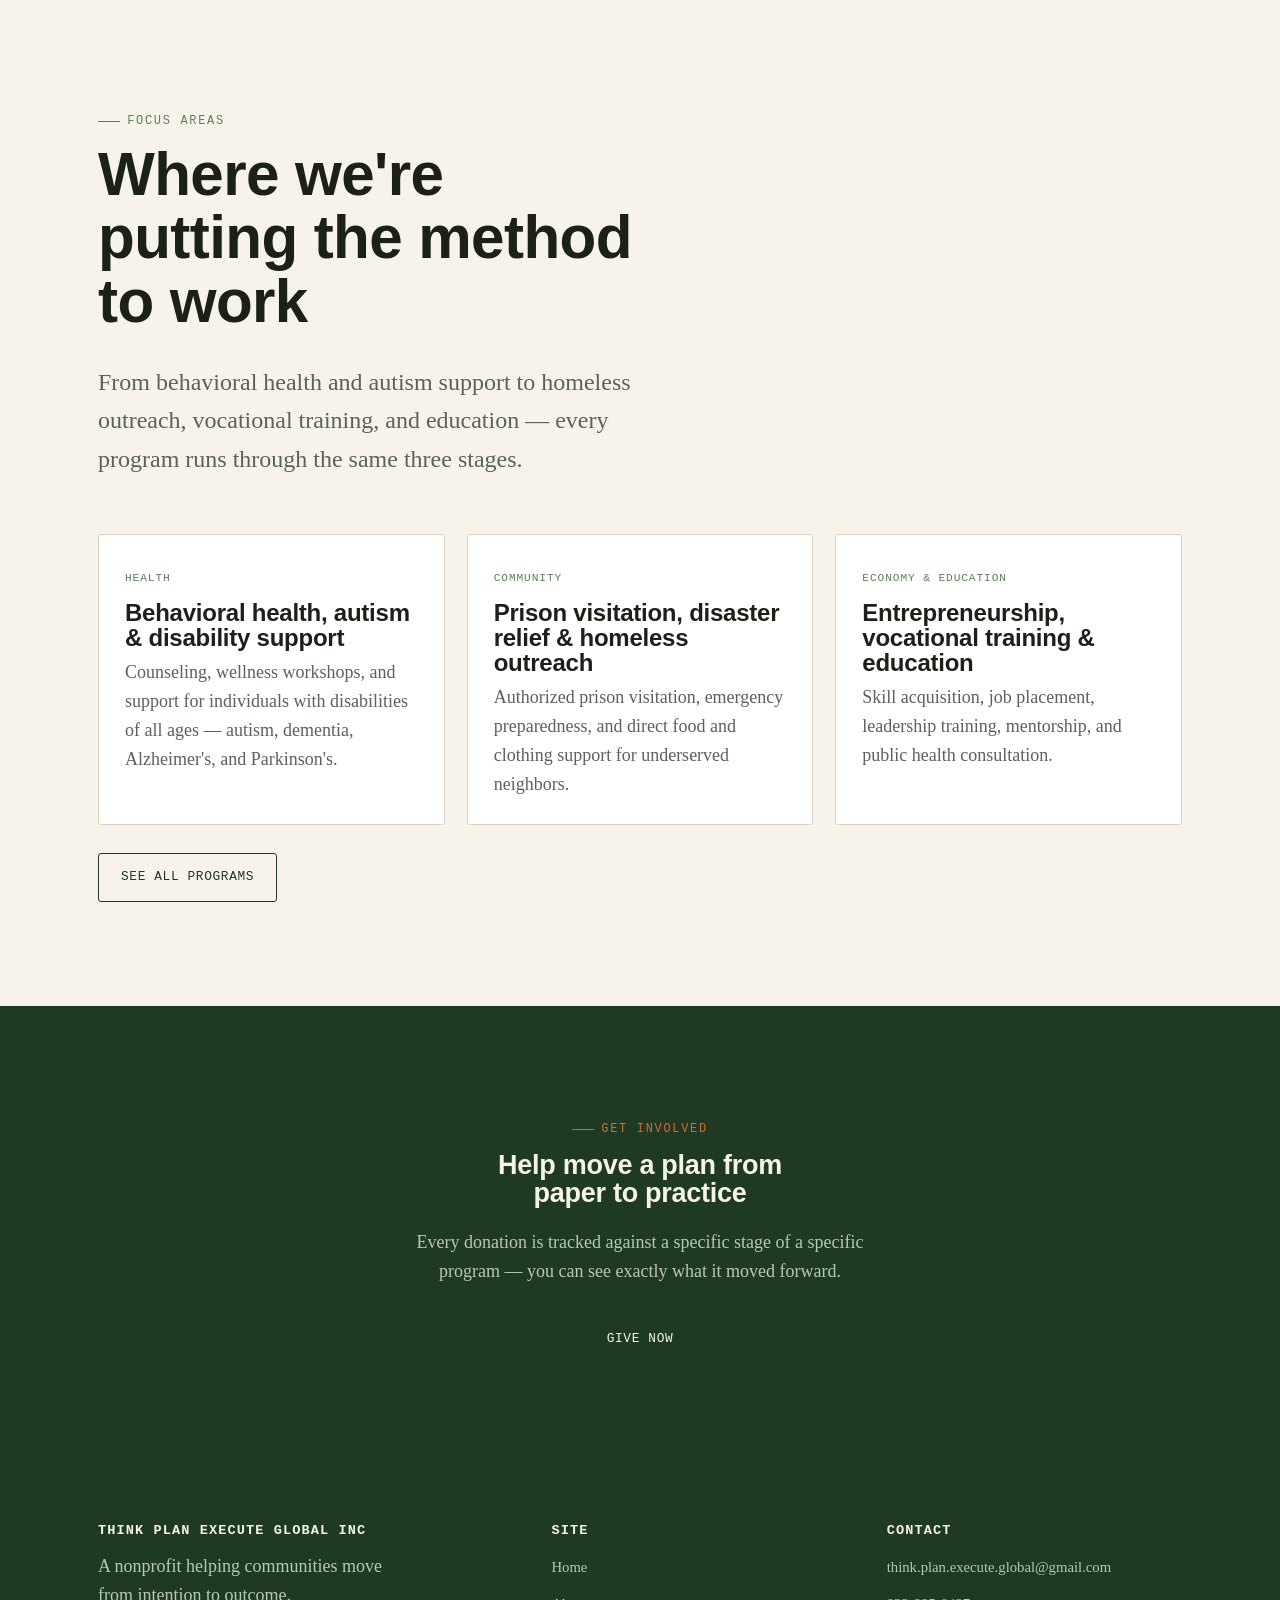
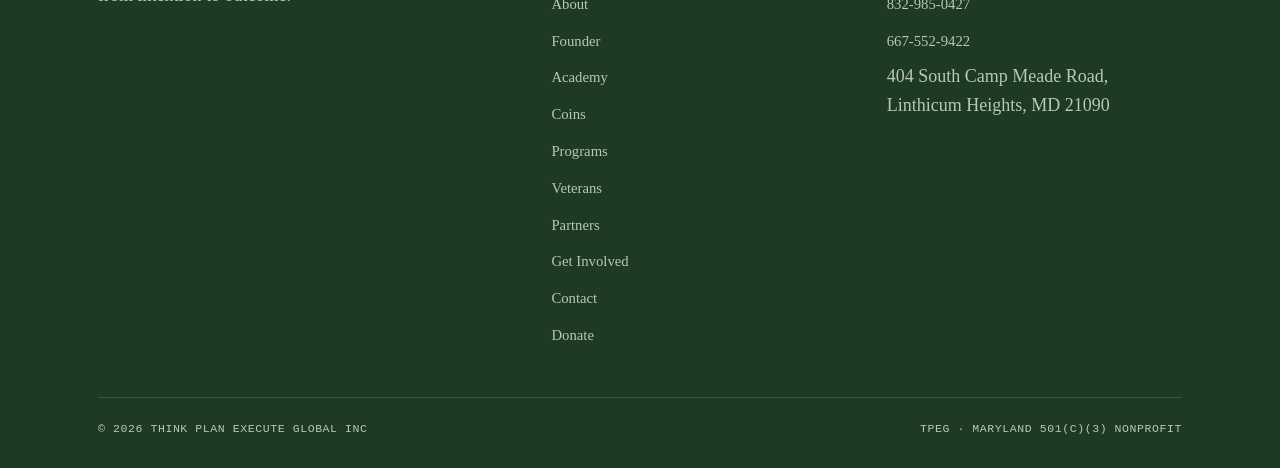
==== commit 76b615eb: "Partners page, new programs, donate options, directors,new home image" ====
--- a/index.html
+++ b/index.html
@@ -178,6 +178,7 @@
           <li><a href="coins.html">Coins</a></li>
           <li><a href="programs.html">Programs</a></li>
           <li><a href="veterans.html">Veterans</a></li>
+          <li><a href="partners.html">Partners</a></li>
           <li><a href="get-involved.html">Get Involved</a></li>
           <li><a href="contact.html">Contact</a></li>
           <li><a href="donate.html">Donate</a></li>
@@ -188,6 +189,7 @@
         <ul>
           <li><a href="mailto:think.plan.execute.global@gmail.com">think.plan.execute.global@gmail.com</a></li>
           <li><a href="tel:+18329850427">832-985-0427</a></li>
+          <li><a href="tel:+16675529422">667-552-9422</a></li>
           <li>404 South Camp Meade Road, Linthicum Heights, MD 21090</li>
         </ul>
       </div>
